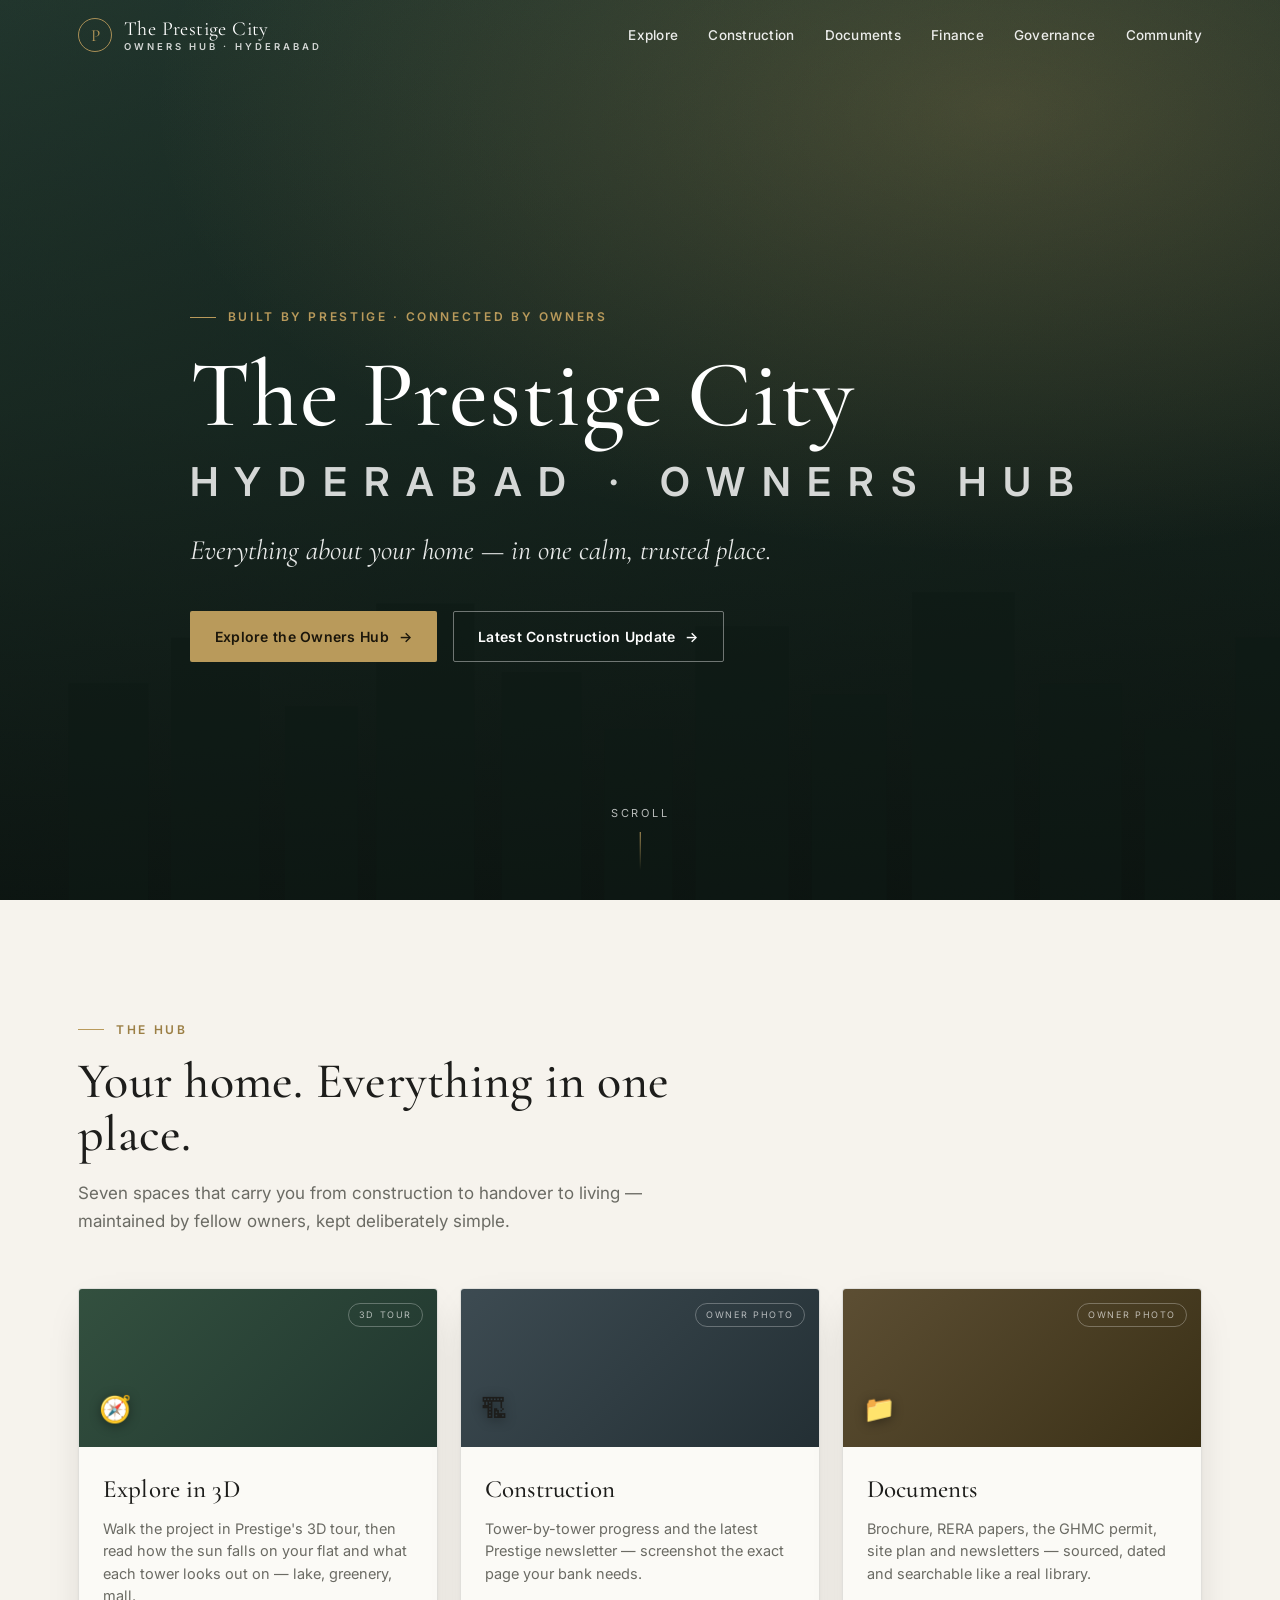
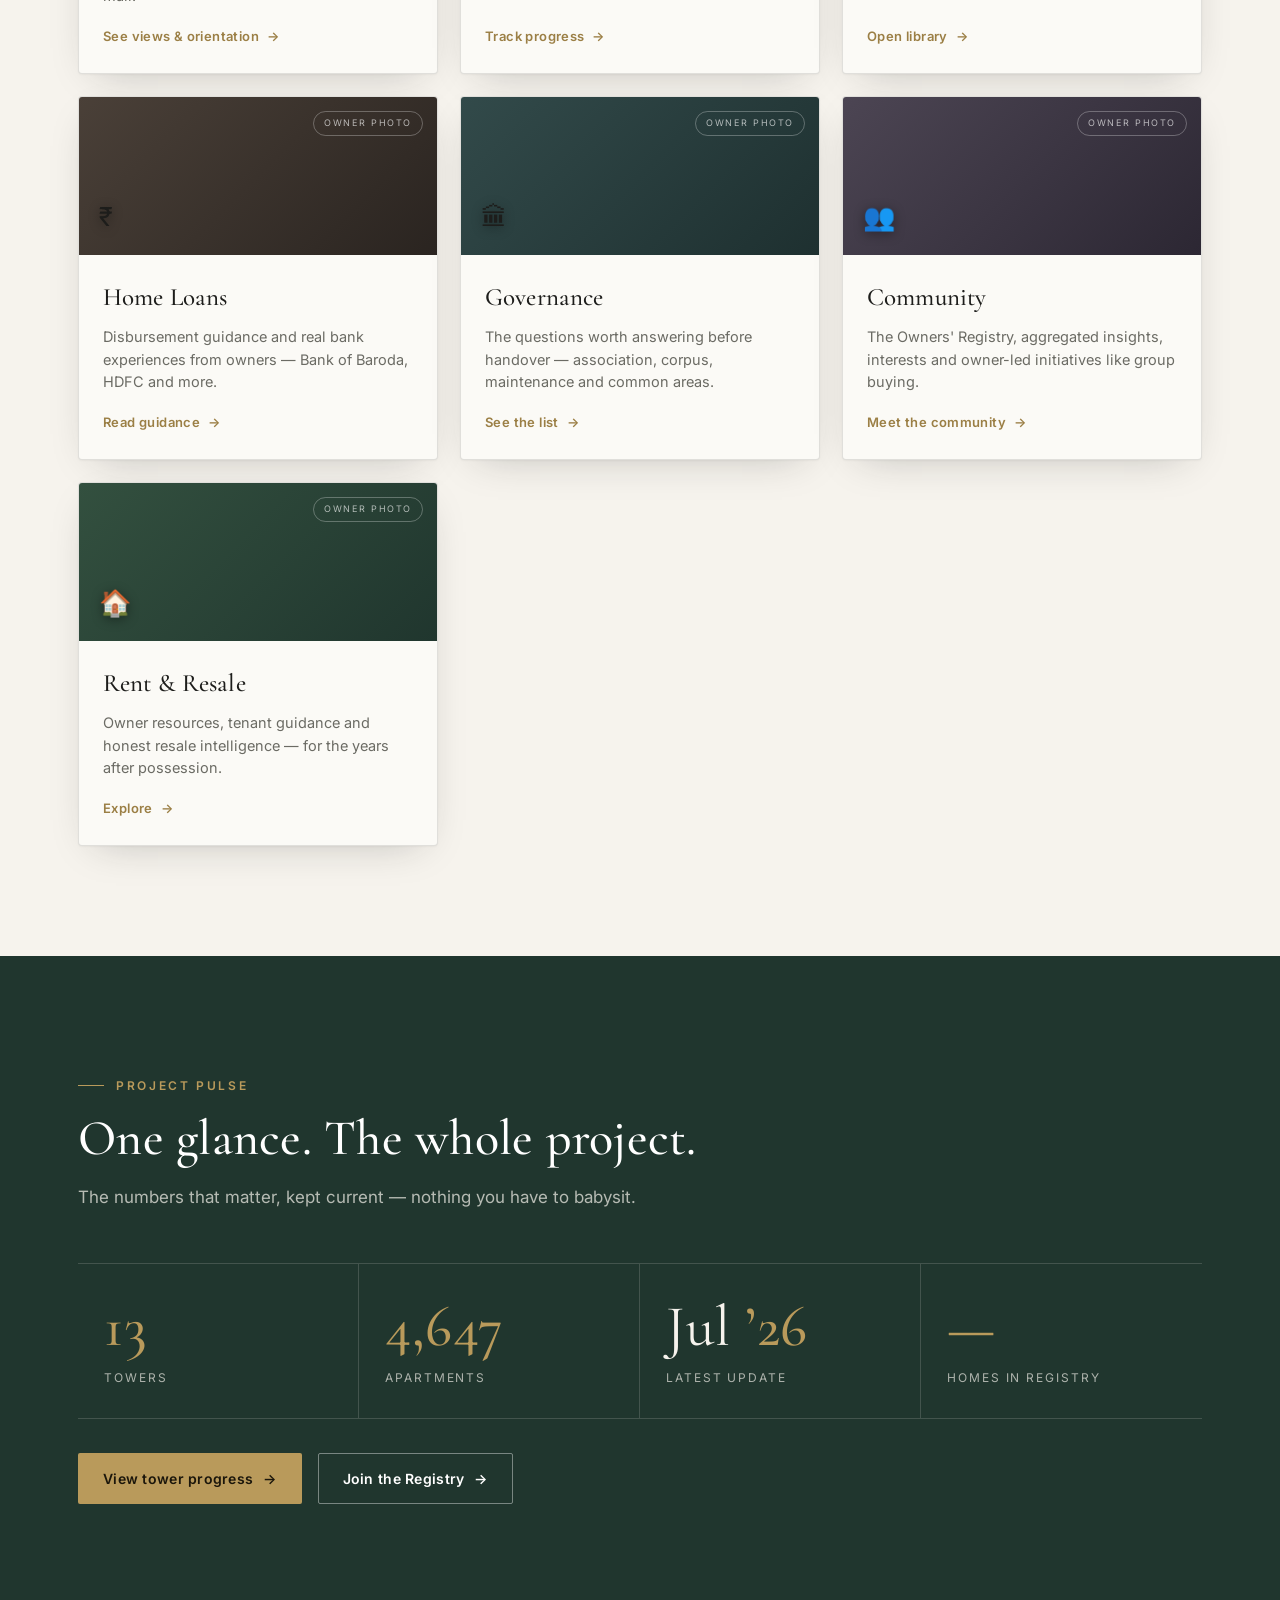
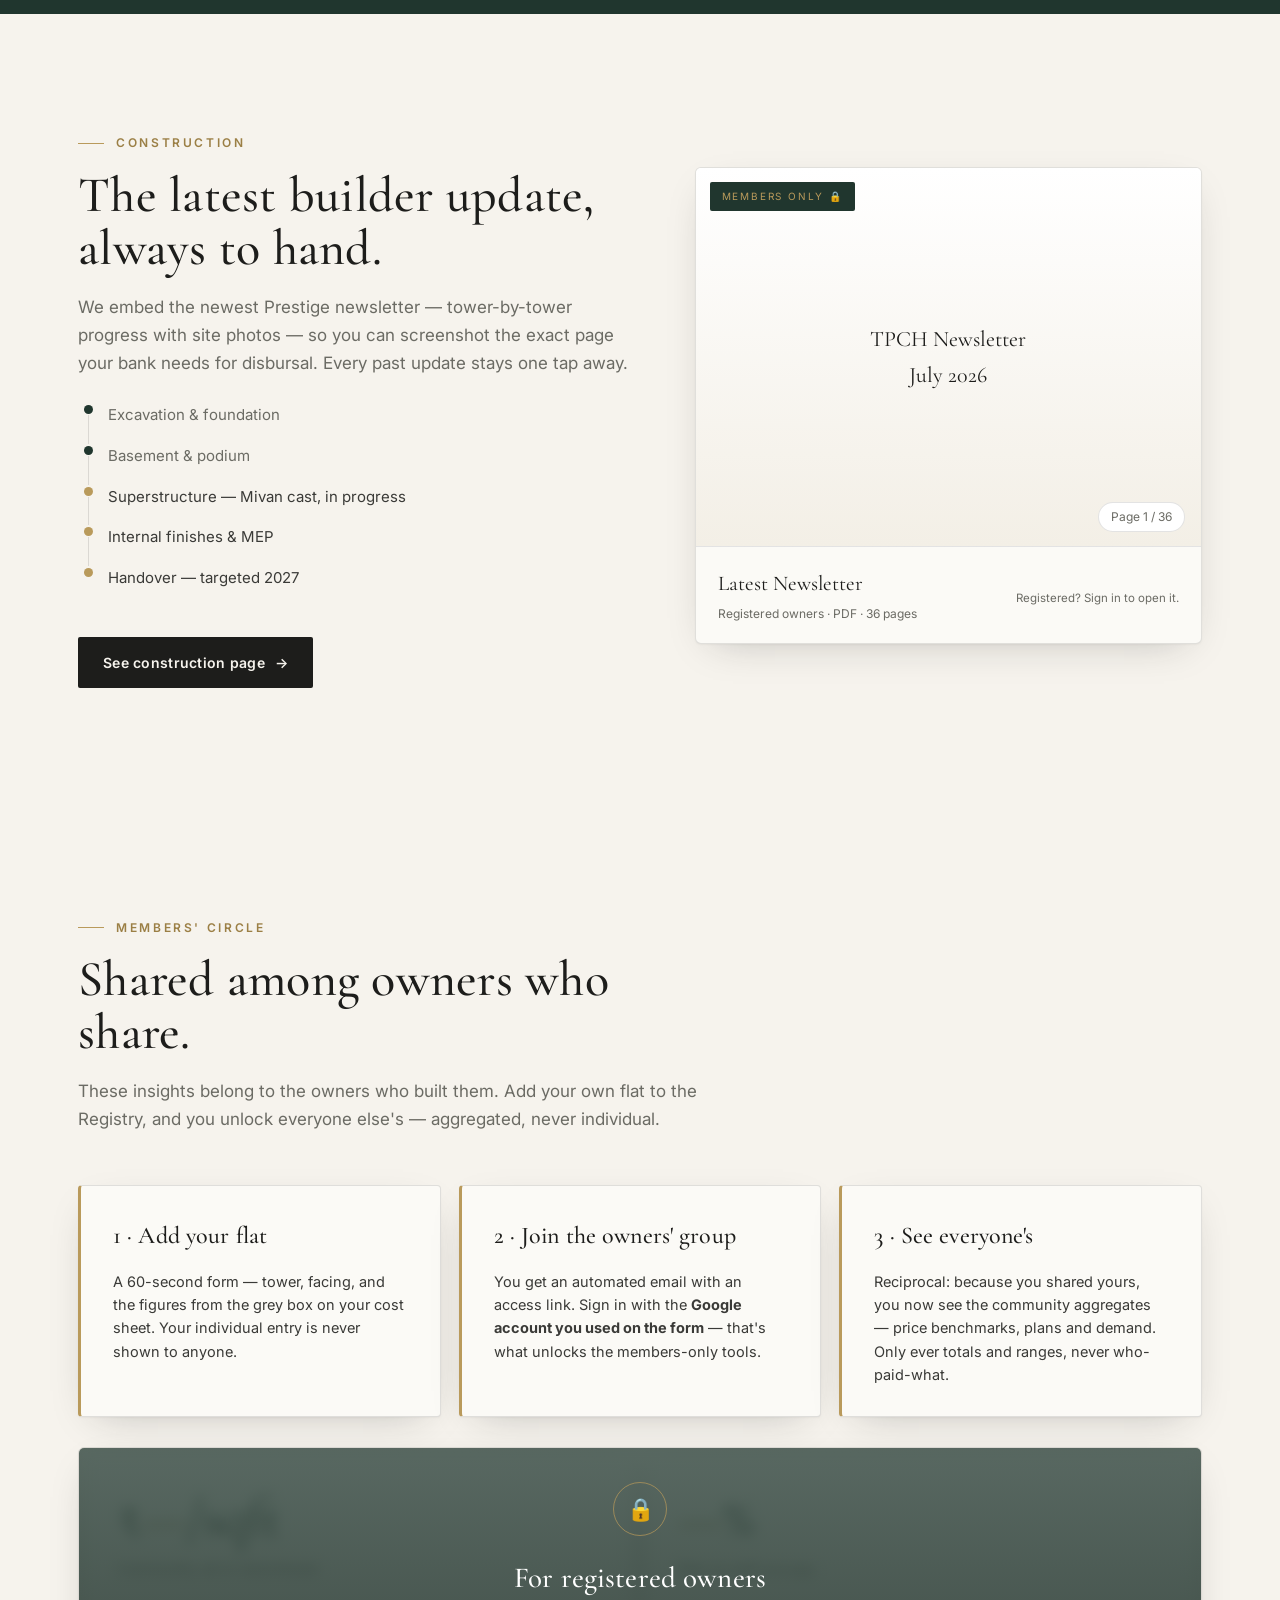
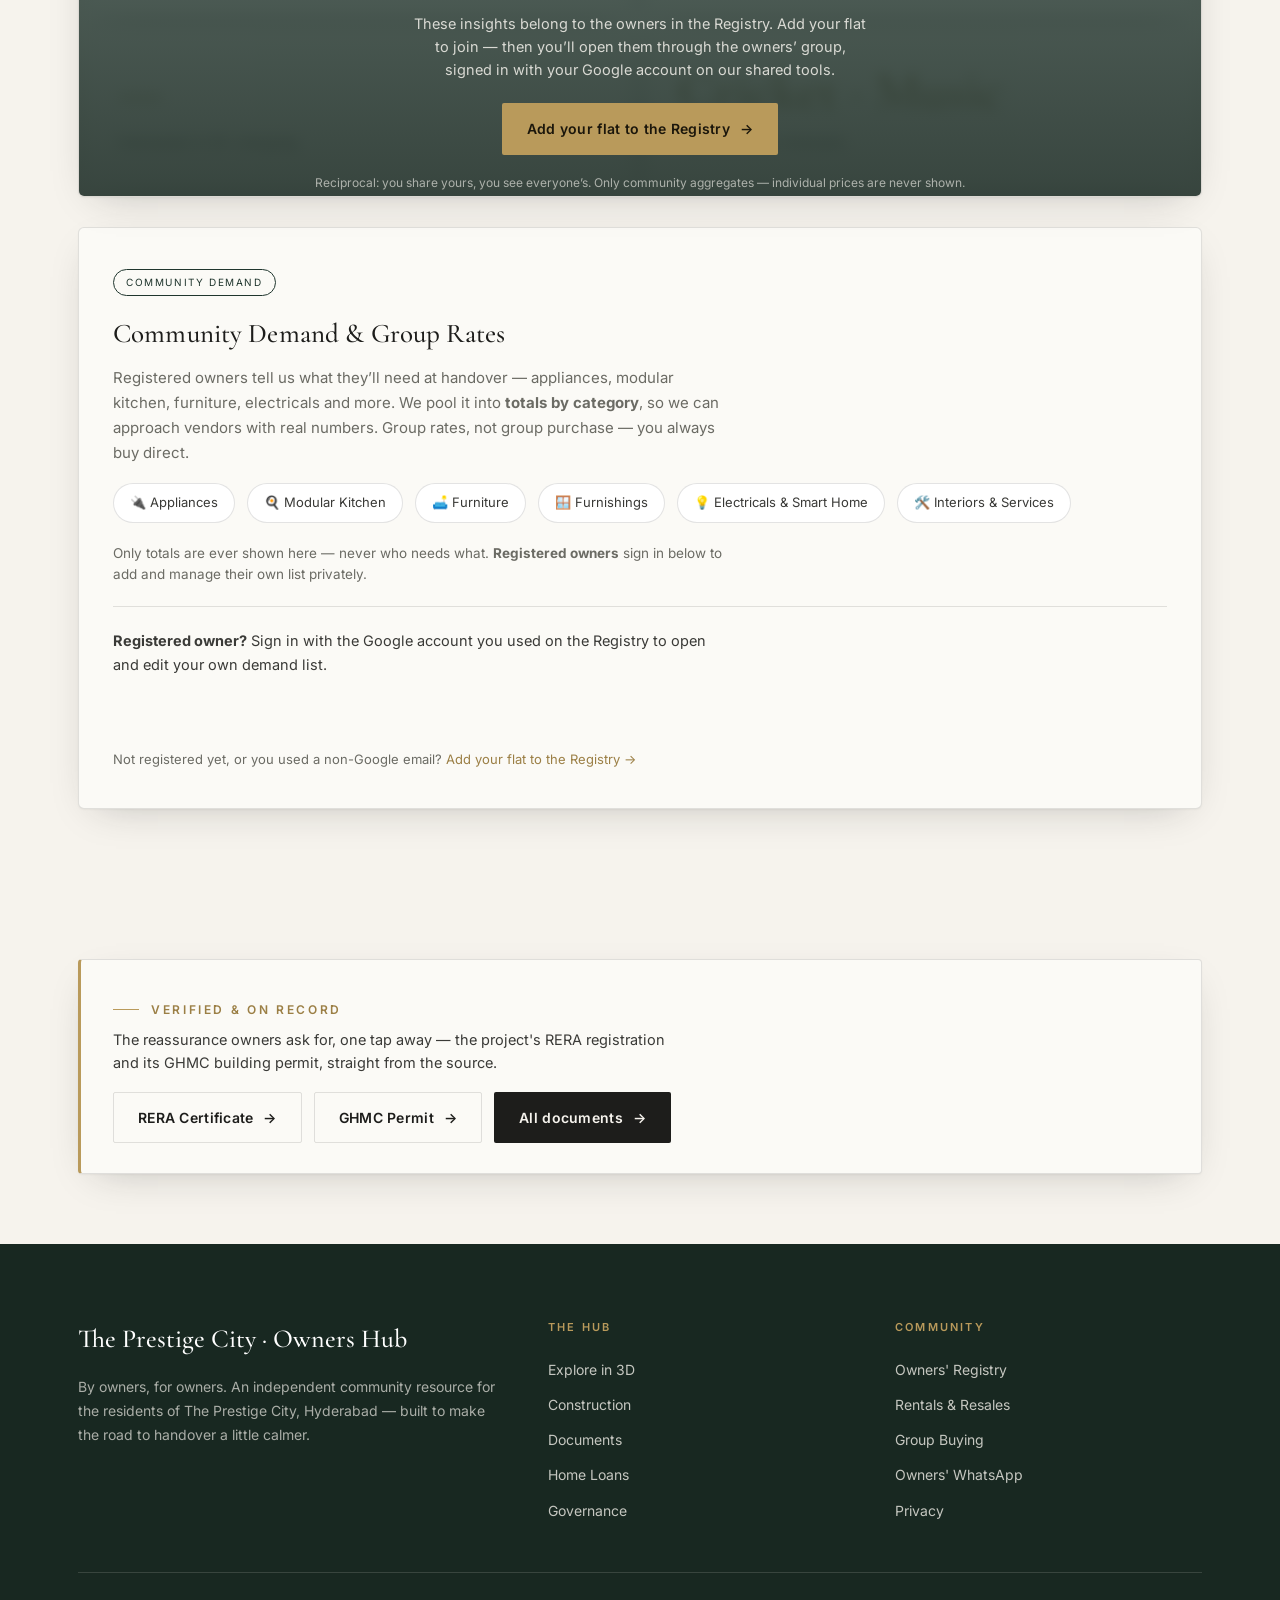
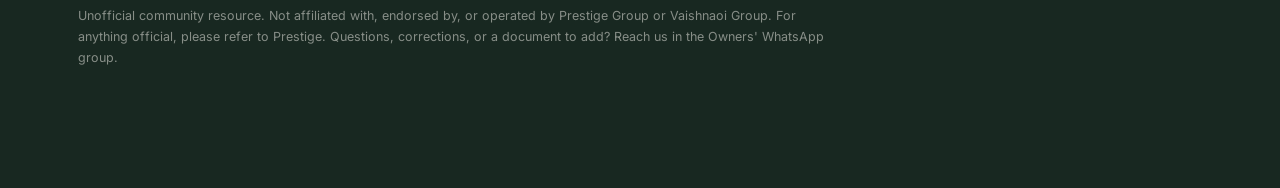
==== index.html @ 3cc2ea68 "Homepage: Sign in with Google directly on the newsletter tile Unifies the homepage sign-in: one veri" ====
<!doctype html>
<html lang="en">
<head>
  <meta charset="utf-8" />
  <meta name="viewport" content="width=device-width, initial-scale=1" />

  <!-- Google Analytics (GA4) -->
  <script async src="https://www.googletagmanager.com/gtag/js?id=G-R17JKPB0KC"></script>
  <script>
    window.dataLayer = window.dataLayer || [];
    function gtag(){dataLayer.push(arguments);}
    gtag('js', new Date());
    gtag('config', 'G-R17JKPB0KC');
  </script>
  <title>TPCH Owners Hub — The Prestige City Hyderabad</title>
  <meta name="description" content="The digital clubhouse for owners of The Prestige City Hyderabad. Construction updates, documents, home-loan guidance, governance and community — by owners, for owners." />

  <!-- Social / share -->
  <link rel="icon" href="favicon.svg" type="image/svg+xml" />
  <meta name="theme-color" content="#20362E" />
  <meta property="og:type" content="website" />
  <meta property="og:site_name" content="TPCH Owners Hub" />
  <meta property="og:title" content="TPCH Owners Hub — The Prestige City Hyderabad" />
  <meta property="og:description" content="Everything about your home — in one calm, trusted place. Construction, documents, home loans, governance and community, by owners for owners." />
  <meta property="og:url" content="https://tpch.in/" />
  <meta property="og:image" content="https://tpch.in/og-image.png" />
  <meta property="og:image:width" content="1200" />
  <meta property="og:image:height" content="630" />
  <meta name="twitter:card" content="summary_large_image" />
  <meta name="twitter:title" content="TPCH Owners Hub — The Prestige City Hyderabad" />
  <meta name="twitter:description" content="Everything about your home — in one calm, trusted place. By owners, for owners." />
  <meta name="twitter:image" content="https://tpch.in/og-image.png" />

  <!-- Fonts -->
  <link rel="preconnect" href="https://fonts.googleapis.com" />
  <link rel="preconnect" href="https://fonts.gstatic.com" crossorigin />
  <link href="https://fonts.googleapis.com/css2?family=Cormorant+Garamond:ital,wght@0,400;0,500;0,600;1,400&family=Inter:wght@400;500;600;700&display=swap" rel="stylesheet" />

  <link rel="stylesheet" href="styles.css" />
</head>
<body>

  <!-- ===================== NAV ===================== -->
  <header class="nav" id="nav">
    <div class="bar">
      <a class="brand" href="#top" aria-label="TPCH Owners Hub home">
        <span class="mark">P</span>
        <span class="bt">The Prestige City<small>Owners Hub · Hyderabad</small></span>
      </a>
      <nav class="links">
        <a href="explore.html">Explore</a>
        <a href="construction.html">Construction</a>
        <a href="documents.html">Documents</a>
        <a href="finance.html">Finance</a>
        <a href="governance.html">Governance</a>
        <a href="#community">Community</a>
      </nav>
    </div>
  </header>

  <!-- ===================== HERO ===================== -->
  <section class="hero" id="top">
    <div class="bg"></div>
    <!-- swap this SVG band for owner-shot drone photography of the towers / lake -->
    <svg class="skyline" viewBox="0 0 1440 300" preserveAspectRatio="xMidYMax slice" aria-hidden="true">
      <g fill="#0e1a15">
        <rect x="60"  y="110" width="70" height="190"/>
        <rect x="150" y="70"  width="78" height="230"/>
        <rect x="250" y="130" width="64" height="170"/>
        <rect x="330" y="40"  width="86" height="260"/>
        <rect x="440" y="100" width="70" height="200"/>
        <rect x="530" y="150" width="60" height="150"/>
        <rect x="610" y="60"  width="82" height="240"/>
        <rect x="712" y="120" width="66" height="180"/>
        <rect x="800" y="30"  width="90" height="270"/>
        <rect x="912" y="110" width="72" height="190"/>
        <rect x="1004" y="150" width="60" height="150"/>
        <rect x="1084" y="70" width="80" height="230"/>
        <rect x="1188" y="120" width="66" height="180"/>
        <rect x="1276" y="90" width="76" height="210"/>
      </g>
    </svg>

    <div class="wrap hero-inner">
      <span class="kicker">Built by Prestige · Connected by Owners</span>
      <h1>
        The Prestige City
        <span class="sub">Hyderabad · Owners Hub</span>
      </h1>
      <p class="tag">Everything about your home — in one calm, trusted place.</p>
      <div class="cta">
        <a class="btn btn-gold" href="#explore">Explore the Owners Hub <span class="arw">→</span></a>
        <a class="btn btn-ghost" href="construction.html">Latest Construction Update <span class="arw">→</span></a>
      </div>
    </div>

    <div class="scrollcue"><span>Scroll</span><span class="ln"></span></div>
  </section>

  <!-- ===================== EXPLORE CARDS ===================== -->
  <section class="band" id="explore">
    <div class="wrap">
      <div class="head reveal">
        <span class="kicker">The Hub</span>
        <h2>Your home. Everything in one place.</h2>
        <p>Seven spaces that carry you from construction to handover to living — maintained by fellow owners, kept deliberately simple.</p>
      </div>

      <div class="cards">
        <a class="card reveal" href="explore.html">
          <div class="ph"><span class="slot">3D tour</span><span class="ico">🧭</span></div>
          <div class="body">
            <h3>Explore in 3D</h3>
            <p>Walk the project in Prestige's 3D tour, then read how the sun falls on your flat and what each tower looks out on — lake, greenery, mall.</p>
            <span class="go">See views &amp; orientation <span class="arw">→</span></span>
          </div>
        </a>
        <a class="card reveal" href="construction.html">
          <div class="ph"><span class="slot">Owner photo</span><span class="ico">🏗</span></div>
          <div class="body">
            <h3>Construction</h3>
            <p>Tower-by-tower progress and the latest Prestige newsletter — screenshot the exact page your bank needs.</p>
            <span class="go">Track progress <span class="arw">→</span></span>
          </div>
        </a>
        <a class="card reveal" href="documents.html">
          <div class="ph"><span class="slot">Owner photo</span><span class="ico">📁</span></div>
          <div class="body">
            <h3>Documents</h3>
            <p>Brochure, RERA papers, the GHMC permit, site plan and newsletters — sourced, dated and searchable like a real library.</p>
            <span class="go">Open library <span class="arw">→</span></span>
          </div>
        </a>
        <a class="card reveal" href="finance.html">
          <div class="ph"><span class="slot">Owner photo</span><span class="ico">₹</span></div>
          <div class="body">
            <h3>Home Loans</h3>
            <p>Disbursement guidance and real bank experiences from owners — Bank of Baroda, HDFC and more.</p>
            <span class="go">Read guidance <span class="arw">→</span></span>
          </div>
        </a>
        <a class="card reveal" href="governance.html">
          <div class="ph"><span class="slot">Owner photo</span><span class="ico">🏛</span></div>
          <div class="body">
            <h3>Governance</h3>
            <p>The questions worth answering before handover — association, corpus, maintenance and common areas.</p>
            <span class="go">See the list <span class="arw">→</span></span>
          </div>
        </a>
        <a class="card reveal" href="#community">
          <div class="ph"><span class="slot">Owner photo</span><span class="ico">👥</span></div>
          <div class="body">
            <h3>Community</h3>
            <p>The Owners' Registry, aggregated insights, interests and owner-led initiatives like group buying.</p>
            <span class="go">Meet the community <span class="arw">→</span></span>
          </div>
        </a>
        <a class="card reveal" href="rentals.html">
          <div class="ph"><span class="slot">Owner photo</span><span class="ico">🏠</span></div>
          <div class="body">
            <h3>Rent &amp; Resale</h3>
            <p>Owner resources, tenant guidance and honest resale intelligence — for the years after possession.</p>
            <span class="go">Explore <span class="arw">→</span></span>
          </div>
        </a>
      </div>
    </div>
  </section>

  <!-- ===================== PROJECT PULSE ===================== -->
  <section class="band pulse" id="pulse">
    <div class="wrap">
      <div class="head reveal">
        <span class="kicker">Project Pulse</span>
        <h2>One glance. The whole project.</h2>
        <p>The numbers that matter, kept current — nothing you have to babysit.</p>
      </div>
      <div class="stats reveal">
        <div class="stat"><div class="n"><b>13</b></div><div class="l">Towers</div></div>
        <div class="stat"><div class="n"><b>4,647</b></div><div class="l">Apartments</div></div>
        <div class="stat"><div class="n">Jul <b>’26</b></div><div class="l">Latest Update</div></div>
        <div class="stat"><div class="n"><b>—</b></div><div class="l">Homes in Registry</div></div>
      </div>
      <div class="foot reveal">
        <a class="btn btn-gold" href="construction.html">View tower progress <span class="arw">→</span></a>
        <a class="btn btn-ghost" href="https://docs.google.com/forms/d/e/1FAIpQLSe66l8jd7VZq5bCoF7SQzkZF7dnFgtHQRIvc4426beYnAFgdA/viewform" target="_blank" rel="noopener">Join the Registry <span class="arw">→</span></a>
      </div>
    </div>
  </section>

  <!-- ===================== CONSTRUCTION FEATURE ===================== -->
  <section class="band" id="construction">
    <div class="wrap">
      <div class="feature">
        <div class="copy reveal">
          <div class="head">
            <span class="kicker">Construction</span>
            <h2>The latest builder update, always to hand.</h2>
            <p>We embed the newest Prestige newsletter — tower-by-tower progress with site photos — so you can screenshot the exact page your bank needs for disbursal. Every past update stays one tap away.</p>
          </div>
          <ul class="timeline">
            <li class="done">Excavation &amp; foundation</li>
            <li class="done">Basement &amp; podium</li>
            <li>Superstructure — Mivan cast, in progress</li>
            <li>Internal finishes &amp; MEP</li>
            <li>Handover — targeted 2027</li>
          </ul>
          <a class="btn btn-dark" href="construction.html">See construction page <span class="arw">→</span></a>
        </div>

        <div class="doc reveal">
          <div class="paper">
            <span class="badge">Members only 🔒</span>
            <span class="em">TPCH Newsletter<br/>July 2026</span>
            <span class="pg">Page 1 / 36</span>
          </div>
          <div class="meta">
            <div>
              <div class="t">Latest Newsletter</div>
              <div class="s">Registered owners · PDF · 36 pages</div>
            </div>
            <div style="text-align:right">
              <a class="btn btn-outline" id="nl-cta" data-mdoc="newsletter" href="documents.html" style="display:none">Open newsletter <span class="arw">↗</span></a>
              <div id="gsi-tile"></div>
              <div id="nl-msg" style="font-size:11.5px;color:var(--muted);margin-top:6px">Registered? Sign in to open it.</div>
            </div>
          </div>
        </div>
      </div>
    </div>
  </section>

  <!-- ===================== COMMUNITY (gated) ===================== -->
  <section class="band community" id="community">
    <div class="wrap">
      <div class="head reveal">
        <span class="kicker">Members' Circle</span>
        <h2>Shared among owners who share.</h2>
        <p>These insights belong to the owners who built them. Add your own flat to the Registry, and you unlock everyone else's — aggregated, never individual.</p>
      </div>

      <!-- How the Registry works: 3 plain steps -->
      <div class="reveal" style="display:grid;grid-template-columns:repeat(3,1fr);gap:18px;margin:0 0 30px">
        <div class="notecard" style="border-left-color:var(--gold)">
          <h3 style="margin-top:0">1 · Add your flat</h3>
          <p style="margin:0;color:var(--graphite-soft);font-size:14.5px;line-height:1.6">A 60-second form — tower, facing, and the figures from the grey box on your cost sheet. Your individual entry is never shown to anyone.</p>
        </div>
        <div class="notecard" style="border-left-color:var(--gold)">
          <h3 style="margin-top:0">2 · Join the owners' group</h3>
          <p style="margin:0;color:var(--graphite-soft);font-size:14.5px;line-height:1.6">You get an automated email with an access link. Sign in with the <b>Google account you used on the form</b> — that's what unlocks the members-only tools.</p>
        </div>
        <div class="notecard" style="border-left-color:var(--gold)">
          <h3 style="margin-top:0">3 · See everyone's</h3>
          <p style="margin:0;color:var(--graphite-soft);font-size:14.5px;line-height:1.6">Reciprocal: because you shared yours, you now see the community aggregates — price benchmarks, plans and demand. Only ever totals and ranges, never who-paid-what.</p>
        </div>
      </div>

      <div class="vault reveal">
        <!-- Behind the gate: the live Looker Studio insights (shared only with the Owners' Google Group) render here for signed-in members -->
        <div class="blur" aria-hidden="true">
          <div class="grid">
            <div class="insight"><div class="n">₹<b>—</b>/sqft</div><div class="l">Community all-in benchmark</div></div>
            <div class="insight"><div class="n"><b>—</b>%</div><div class="l">Plan to self-occupy</div></div>
            <div class="insight"><div class="n"><b>—</b></div><div class="l">Interested in EV charging</div></div>
            <div class="insight"><div class="n"><b>Cricket · Music</b></div><div class="l">Popular owner interests</div></div>
          </div>
        </div>
        <div class="lock">
          <div>
            <div class="ic">🔒</div>
            <h3>For registered owners</h3>
            <p>These insights belong to the owners in the Registry. Add your flat to join — then you’ll open them through the owners’ group, signed in with your Google account on our shared tools.</p>
            <a class="btn btn-gold" href="https://docs.google.com/forms/d/e/1FAIpQLSe66l8jd7VZq5bCoF7SQzkZF7dnFgtHQRIvc4426beYnAFgdA/viewform" target="_blank" rel="noopener">Add your flat to the Registry <span class="arw">→</span></a>
            <div class="gate-note">Reciprocal: you share yours, you see everyone’s. Only community aggregates — individual prices are never shown.</div>
          </div>
        </div>
      </div>

      <!-- Community demand board — native card, live counts via JSONP where allowed -->
      <div class="demandcard reveal" style="margin-top:30px">
        <span class="soon" style="color:var(--forest);border-color:var(--forest)">Community demand</span>
        <h3>Community Demand &amp; Group Rates</h3>
        <p>Registered owners tell us what they’ll need at handover — appliances, modular kitchen, furniture, electricals and more. We pool it into <b>totals by category</b>, so we can approach vendors with real numbers. Group rates, not group purchase — you always buy direct.</p>

        <p id="demand-stat" style="margin:18px 0 0;font-size:14px;color:var(--gold-deep);font-weight:600;display:none"></p>

        <div id="demand-chips" class="chips" style="margin-top:18px">
          <span class="chip" data-cat="Appliances">🔌 Appliances<b class="cnt" style="display:none"></b></span>
          <span class="chip" data-cat="Modular Kitchen">🍳 Modular Kitchen<b class="cnt" style="display:none"></b></span>
          <span class="chip" data-cat="Furniture">🛋️ Furniture<b class="cnt" style="display:none"></b></span>
          <span class="chip" data-cat="Furnishings">🪟 Furnishings<b class="cnt" style="display:none"></b></span>
          <span class="chip" data-cat="Electricals &amp; Smart Home">💡 Electricals &amp; Smart Home<b class="cnt" style="display:none"></b></span>
          <span class="chip" data-cat="Interiors &amp; Services">🛠️ Interiors &amp; Services<b class="cnt" style="display:none"></b></span>
        </div>

        <p style="margin:20px 0 0;color:var(--muted);font-size:13.5px;line-height:1.6">Only totals are ever shown here — never who needs what. <b>Registered owners</b> sign in below to add and manage their own list privately.</p>

        <div id="owner-signin" style="margin-top:20px;padding-top:22px;border-top:1px solid var(--line)">
          <p style="margin:0 0 14px;font-size:14.5px;color:var(--graphite-soft)"><b>Registered owner?</b> Sign in with the Google account you used on the Registry to open and edit your own demand list.</p>
          <div id="gsi-button" style="min-height:44px"></div>
          <p id="gsi-msg" style="margin:10px 0 0;font-size:13px;color:var(--muted)"></p>
          <p style="margin:14px 0 0;font-size:13px;color:var(--muted)">Not registered yet, or you used a non-Google email? <a href="https://docs.google.com/forms/d/e/1FAIpQLSe66l8jd7VZq5bCoF7SQzkZF7dnFgtHQRIvc4426beYnAFgdA/viewform" target="_blank" rel="noopener" style="color:var(--gold-deep)">Add your flat to the Registry →</a></p>
        </div>
      </div>

      <!-- Live demand counts: JSONP feed; fails silently (never blocks or breaks the page) -->
      <script>
      (function(){
        var EXEC='https://script.google.com/macros/s/AKfycbw8MaBdJJPIb8XyP73k1_IwwTwauXKin5R6-NXEr-Q4P81rrP_JHJTYJYLOCl3QREO8/exec';
        window.__tpchDemand=function(d){
          try{
            if(!d||!d.ok||!d.rows) return;
            var byCat={}, items=0;
            d.rows.forEach(function(r){ byCat[r.category]=(byCat[r.category]||0)+(r.total||0); items+=(r.total||0); });
            document.querySelectorAll('#demand-chips .chip').forEach(function(ch){
              var n=byCat[ch.getAttribute('data-cat')]||0, b=ch.querySelector('.cnt');
              if(n>0 && b){ b.textContent=' · '+n; b.style.display=''; }
            });
            var owners=d.owners||0;
            if(owners>0 || items>0){
              var s=document.getElementById('demand-stat');
              s.textContent=owners+' owner'+(owners===1?'':'s')+' · '+items+' item'+(items===1?'':'s')+' requested so far — updates automatically.';
              s.style.display='';
            }
          }catch(e){}
        };
        var s=document.createElement('script');
        s.src=EXEC+'?callback=__tpchDemand&_='+Date.now();
        s.async=true; s.onerror=function(){ if(s.parentNode) s.parentNode.removeChild(s); };
        document.head.appendChild(s);
      })();
      </script>

      <!-- Sign in with Google (GIS): one verify → unlock members docs in place + reveal demand-list link. Buttons in the Community section AND on the newsletter tile share this callback. -->
      <script src="https://accounts.google.com/gsi/client" async defer></script>
      <script>
      (function(){
        var CLIENT_ID='174865097267-vt5iq4fr1rc518qei72a0t1g63jpadro.apps.googleusercontent.com';
        var EXEC='https://script.google.com/macros/s/AKfycbw8MaBdJJPIb8XyP73k1_IwwTwauXKin5R6-NXEr-Q4P81rrP_JHJTYJYLOCl3QREO8/exec';
        var FORM='https://docs.google.com/forms/d/e/1FAIpQLSe66l8jd7VZq5bCoF7SQzkZF7dnFgtHQRIvc4426beYnAFgdA/viewform';
        function q(id){ return document.getElementById(id); }
        function tileUnlocked(){ var c=q('nl-cta'); if(c) c.style.display=''; var b=q('gsi-tile'); if(b) b.style.display='none'; var m=q('nl-msg'); if(m) m.textContent=''; }
        function communitySignedIn(res){
          var os=q('owner-signin'); if(!os) return;
          var nm=(res&&res.name?String(res.name).split(' ')[0]:'') || 'there';
          var listBtn=res&&res.list ? '<a class="btn btn-dark" href="'+res.list+'" target="_blank" rel="noopener">Open my demand list <span class="arw">→</span></a>' : '';
          os.innerHTML='<p style="margin:0 0 14px;font-size:14.5px;color:var(--forest)"><b>✓ Signed in as '+nm+'.</b> Your demand list and the members-only documents are unlocked.</p>'+listBtn;
        }
        window.__homeMember=function(res){
          if(res && res.member){
            if(window.tpchUnlockDocs) window.tpchUnlockDocs(res);
            tileUnlocked();
            communitySignedIn(res);
          } else {
            var m=q('gsi-msg'); if(m) m.innerHTML='That Google account isn’t in the Registry. <a href="'+FORM+'" target="_blank" rel="noopener" style="color:var(--gold-deep)">Add your flat →</a>';
            var tm=q('nl-msg'); if(tm) tm.innerHTML='That account isn’t registered. <a href="#community">Add your flat →</a>';
          }
        };
        function onCred(resp){
          if(!(resp&&resp.credential)) return;
          var m=q('gsi-msg'); if(m) m.textContent='Checking…';
          var sc=document.createElement('script');
          sc.src=EXEC+'?action=member&callback=__homeMember&idtoken='+encodeURIComponent(resp.credential);
          sc.onerror=function(){ window.location.href=EXEC+'?action=resolve&idtoken='+encodeURIComponent(resp.credential); };
          document.head.appendChild(sc);
        }
        function init(){
          if(!(window.google&&google.accounts&&google.accounts.id)) return false;
          try{
            google.accounts.id.initialize({ client_id: CLIENT_ID, callback: onCred });
            var b1=q('gsi-button'); if(b1) google.accounts.id.renderButton(b1,{theme:'filled_black',size:'large',text:'signin_with',shape:'pill',logo_alignment:'left'});
            var b2=q('gsi-tile'); if(b2 && !window.__tpchMember) google.accounts.id.renderButton(b2,{theme:'outline',size:'medium',text:'signin_with',shape:'pill'});
          }catch(e){}
          return true;
        }
        if(window.__tpchMember){ tileUnlocked(); communitySignedIn(window.__tpchMember); }
        var n=0,t=setInterval(function(){ n++; if(init()||n>60) clearInterval(t); },150);
      })();
      </script>
    </div>
  </section>

  <!-- ===================== PROJECT CREDENTIALS ===================== -->
  <section class="band" id="credentials" style="padding:40px 0 70px">
    <div class="wrap">
      <div class="notecard reveal" style="border-left-color:var(--gold);display:flex;flex-wrap:wrap;align-items:center;gap:18px;justify-content:space-between">
        <div>
          <div class="kicker" style="margin-bottom:8px">Verified &amp; on record</div>
          <p style="margin:0;color:var(--graphite-soft);font-size:14.5px;line-height:1.6;max-width:560px">The reassurance owners ask for, one tap away — the project's RERA registration and its GHMC building permit, straight from the source.</p>
        </div>
        <div style="display:flex;gap:12px;flex-wrap:wrap">
          <a class="btn btn-outline" href="https://drive.google.com/file/d/110pO0RETrkcGLmdT0qGMOWK4UDYg0YlN/view" target="_blank" rel="noopener">RERA Certificate <span class="arw">→</span></a>
          <a class="btn btn-outline" href="https://drive.google.com/file/d/12mCZSvjtZzqLMbZK6b74vRQZ-GLSgQFF/view" target="_blank" rel="noopener">GHMC Permit <span class="arw">→</span></a>
          <a class="btn btn-dark" href="documents.html">All documents <span class="arw">→</span></a>
        </div>
      </div>
    </div>
  </section>

  <!-- ===================== FOOTER ===================== -->
  <footer class="foot">
    <div class="wrap">
      <div class="top">
        <div>
          <h4>The Prestige City · Owners Hub</h4>
          <p>By owners, for owners. An independent community resource for the residents of The Prestige City, Hyderabad — built to make the road to handover a little calmer.</p>
        </div>
        <div class="col">
          <h5>The Hub</h5>
          <a href="explore.html">Explore in 3D</a>
          <a href="construction.html">Construction</a>
          <a href="documents.html">Documents</a>
          <a href="finance.html">Home Loans</a>
          <a href="governance.html">Governance</a>
        </div>
        <div class="col">
          <h5>Community</h5>
          <a href="#community">Owners' Registry</a>
          <a href="rentals.html">Rentals &amp; Resales</a>
          <a href="#community">Group Buying</a>
          <a href="https://chat.whatsapp.com/FqDMz1n0rEGEDhtCKJDbOM" target="_blank" rel="noopener">Owners' WhatsApp</a>
          <a href="privacy.html">Privacy</a>
        </div>
      </div>
      <p class="disc">
        Unofficial community resource. Not affiliated with, endorsed by, or operated by Prestige Group or Vaishnaoi Group. For anything official, please refer to Prestige. Questions, corrections, or a document to add? Reach us in the Owners' WhatsApp group.
      </p>
    </div>
  </footer>

  <!-- ===================== MOBILE TAB BAR ===================== -->
  <nav class="tabbar" aria-label="Primary">
    <a href="#top" class="active"><span class="i">⌂</span>Home</a>
    <a href="construction.html"><span class="i">🏗</span>Construction</a>
    <a href="documents.html"><span class="i">📁</span>Docs</a>
    <a href="#community"><span class="i">👥</span>Community</a>
  </nav>

  <script src="app.js"></script>
</body>
</html>
---- styles.css ----
:root{
  --ivory:#F6F3ED;
  --ivory-2:#EFEAE0;
  --graphite:#1D1D1B;
  --graphite-soft:#3A3A37;
  --muted:#6B6B64;
  --gold:#B99A5B;
  --gold-deep:#9B7F45;
  --forest:#20362E;
  --forest-2:#182821;
  --line:rgba(29,29,27,.12);
  --card:#FBFAF6;
  --shadow:0 1px 2px rgba(29,29,27,.04), 0 12px 40px -18px rgba(29,29,27,.28);
  --shadow-hover:0 2px 6px rgba(29,29,27,.06), 0 26px 60px -22px rgba(29,29,27,.42);
  --maxw:1180px;
  --serif:'Cormorant Garamond', Georgia, 'Times New Roman', serif;
  --sans:'Inter', system-ui, -apple-system, Segoe UI, Roboto, sans-serif;
}

*{box-sizing:border-box}
html{scroll-behavior:smooth}
body{
  margin:0;
  background:var(--ivory);
  color:var(--graphite);
  font-family:var(--sans);
  font-size:17px;
  line-height:1.65;
  -webkit-font-smoothing:antialiased;
  text-rendering:optimizeLegibility;
}
img{max-width:100%;display:block}
a{color:inherit;text-decoration:none}

.wrap{max-width:var(--maxw);margin:0 auto;padding:0 28px}

/* ---------- Kicker / eyebrow ---------- */
.kicker{
  font-family:var(--sans);
  font-size:12px;
  letter-spacing:.22em;
  text-transform:uppercase;
  color:var(--gold-deep);
  font-weight:600;
  display:inline-flex;
  align-items:center;
  gap:12px;
}
.kicker::before{content:"";width:26px;height:1px;background:var(--gold)}

h1,h2,h3{font-family:var(--serif);font-weight:500;letter-spacing:.005em;margin:0}

/* ---------- Nav ---------- */
header.nav{
  position:fixed;top:0;left:0;right:0;z-index:50;
  transition:background .4s ease, box-shadow .4s ease, border-color .4s ease;
  border-bottom:1px solid transparent;
}
header.nav .bar{
  max-width:var(--maxw);margin:0 auto;padding:18px 28px;
  display:flex;align-items:center;justify-content:space-between;gap:24px;
}
.brand{display:flex;align-items:center;gap:12px;color:#fff;transition:color .4s ease}
.brand .mark{
  width:34px;height:34px;border-radius:50%;
  border:1px solid rgba(185,154,91,.9);
  display:grid;place-items:center;
  font-family:var(--serif);font-size:17px;line-height:1;color:var(--gold);
  flex:0 0 auto;
}
.brand .bt{font-family:var(--serif);font-size:20px;letter-spacing:.02em;line-height:1}
.brand .bt small{display:block;font-family:var(--sans);font-size:9.5px;letter-spacing:.32em;text-transform:uppercase;opacity:.8;margin-top:3px;font-weight:600}

nav.links{display:flex;gap:30px;align-items:center}
nav.links a{
  color:rgba(255,255,255,.9);font-size:13.5px;font-weight:500;letter-spacing:.02em;
  transition:color .3s ease;position:relative;padding:4px 0;
}
nav.links a::after{content:"";position:absolute;left:0;bottom:-2px;height:1px;width:0;background:var(--gold);transition:width .3s ease}
nav.links a:hover::after{width:100%}

/* scrolled state (also forced on inner pages) */
header.nav.solid{background:rgba(246,243,237,.92);backdrop-filter:blur(10px);box-shadow:0 1px 0 var(--line);border-color:var(--line)}
header.nav.solid .brand{color:var(--graphite)}
header.nav.solid nav.links a{color:var(--graphite-soft)}
header.nav.solid .brand .mark{border-color:var(--gold)}

/* ---------- Buttons ---------- */
.btn{
  display:inline-flex;align-items:center;gap:10px;
  font-family:var(--sans);font-size:14px;font-weight:600;letter-spacing:.02em;
  padding:13px 24px;border-radius:2px;cursor:pointer;
  transition:transform .25s ease, background .3s ease, color .3s ease, border-color .3s ease;
  border:1px solid transparent;
}
.btn .arw{transition:transform .3s ease}
.btn:hover .arw{transform:translateX(4px)}
.btn-gold{background:var(--gold);color:#1b160b}
.btn-gold:hover{background:var(--gold-deep);color:#fff}
.btn-ghost{background:transparent;color:#fff;border-color:rgba(255,255,255,.4)}
.btn-ghost:hover{border-color:var(--gold);color:var(--gold)}
.btn-dark{background:var(--graphite);color:var(--ivory)}
.btn-dark:hover{background:#000}
.btn-outline{border-color:var(--line);color:var(--graphite)}
.btn-outline:hover{border-color:var(--gold);color:var(--gold-deep)}

/* ---------- Hero ---------- */
.hero{
  position:relative;min-height:100vh;display:flex;align-items:center;
  color:#fff;overflow:hidden;
}
.hero .bg{
  position:absolute;inset:0;z-index:0;
  background:
    radial-gradient(120% 90% at 78% 12%, rgba(185,154,91,.28), transparent 55%),
    linear-gradient(180deg, rgba(11,20,16,.35) 0%, rgba(13,23,18,.55) 45%, rgba(9,16,13,.86) 100%),
    linear-gradient(155deg, #2c463b 0%, #20362e 42%, #16241d 100%);
}
/* subtle texture */
.hero .bg::after{
  content:"";position:absolute;inset:0;opacity:.06;mix-blend-mode:overlay;
  background-image:url("data:image/svg+xml;utf8,<svg xmlns='http://www.w3.org/2000/svg' width='140' height='140'><filter id='n'><feTurbulence type='fractalNoise' baseFrequency='.85' numOctaves='2'/></filter><rect width='100%25' height='100%25' filter='url(%23n)'/></svg>");
}
/* faint tower silhouettes */
.hero .skyline{position:absolute;left:0;right:0;bottom:0;height:38vh;z-index:1;opacity:.5}
.hero-inner{position:relative;z-index:2;padding-top:60px}
.hero .kicker{color:var(--gold)}
.hero h1{
  font-size:clamp(44px,7.4vw,104px);line-height:.98;margin:22px 0 0;font-weight:500;
  letter-spacing:.01em;
}
.hero h1 .sub{display:block;font-size:.42em;letter-spacing:.42em;text-transform:uppercase;font-family:var(--sans);font-weight:600;color:rgba(255,255,255,.82);margin-top:20px}
.hero .tag{font-family:var(--serif);font-style:italic;font-size:clamp(20px,2.4vw,28px);color:rgba(255,255,255,.9);margin:26px 0 38px}
.hero .cta{display:flex;gap:16px;flex-wrap:wrap}
.scrollcue{position:absolute;left:50%;bottom:30px;transform:translateX(-50%);z-index:2;color:rgba(255,255,255,.7);font-size:11px;letter-spacing:.25em;text-transform:uppercase;display:flex;flex-direction:column;align-items:center;gap:10px}
.scrollcue .ln{width:1px;height:38px;background:linear-gradient(var(--gold),transparent);animation:cue 2.2s ease-in-out infinite}
@keyframes cue{0%,100%{opacity:.3;transform:scaleY(.6)}50%{opacity:1;transform:scaleY(1)}}

/* ---------- Inner-page subhead (no cinematic hero) ---------- */
.subhead{padding:150px 0 8px}
.subhead h1.title{font-size:clamp(34px,5.2vw,60px);line-height:1.02;margin-top:14px}
.subhead p.lead{color:var(--muted);font-size:18px;max-width:660px;margin:20px 0 0}

/* ---------- Section frame ---------- */
section{position:relative}
.band{padding:110px 0}
.band .head{max-width:640px;margin-bottom:52px}
.band .head h2{font-size:clamp(30px,4.4vw,50px);line-height:1.06;margin-top:16px}
.band .head p{color:var(--muted);font-size:17px;margin:18px 0 0}

/* ---------- Cards grid ---------- */
.cards{display:grid;grid-template-columns:repeat(3,1fr);gap:22px}
.card{
  background:var(--card);border:1px solid var(--line);border-radius:4px;overflow:hidden;
  box-shadow:var(--shadow);transition:transform .35s ease, box-shadow .35s ease;
  display:flex;flex-direction:column;min-height:300px;
}
.card:hover{transform:translateY(-6px);box-shadow:var(--shadow-hover)}
.card .ph{
  height:158px;position:relative;overflow:hidden;
  background:linear-gradient(135deg,#33503f,#20362e);
}
.card .ph .ico{position:absolute;left:20px;bottom:16px;font-size:26px;filter:drop-shadow(0 2px 6px rgba(0,0,0,.4))}
.card .ph .slot{position:absolute;right:14px;top:14px;font-size:9px;letter-spacing:.18em;text-transform:uppercase;color:rgba(255,255,255,.65);border:1px solid rgba(255,255,255,.28);border-radius:20px;padding:4px 10px}
.card:nth-child(2) .ph{background:linear-gradient(135deg,#3d4b52,#232f34)}
.card:nth-child(3) .ph{background:linear-gradient(135deg,#5c4e33,#3a3016)}
.card:nth-child(4) .ph{background:linear-gradient(135deg,#4a4038,#2a2420)}
.card:nth-child(5) .ph{background:linear-gradient(135deg,#324a4a,#1e3030)}
.card:nth-child(6) .ph{background:linear-gradient(135deg,#4c4553,#2c2733)}
.card .body{padding:22px 24px 26px;display:flex;flex-direction:column;flex:1}
.card h3{font-size:25px;margin-bottom:8px}
.card p{color:var(--muted);font-size:14.5px;line-height:1.55;margin:0 0 18px}
.card .go{margin-top:auto;font-size:13px;font-weight:600;letter-spacing:.03em;color:var(--gold-deep);display:inline-flex;gap:8px;align-items:center}
.card:hover .go .arw{transform:translateX(4px)}
.card .go .arw{transition:transform .3s ease}

/* ---------- Project Pulse ---------- */
.pulse{background:var(--forest);color:var(--ivory)}
.pulse .kicker{color:var(--gold)}
.pulse .head h2{color:#fff}
.pulse .head p{color:rgba(246,243,237,.7)}
.stats{display:grid;grid-template-columns:repeat(4,1fr);gap:0;border-top:1px solid rgba(246,243,237,.16);margin-top:8px}
.stat{padding:34px 26px 30px;border-bottom:1px solid rgba(246,243,237,.16);border-right:1px solid rgba(246,243,237,.16)}
.stat:nth-child(4n){border-right:none}
.stat .n{font-family:var(--serif);font-size:clamp(40px,5vw,58px);line-height:1;letter-spacing:.01em}
.stat .n b{color:var(--gold);font-weight:500}
.stat .l{margin-top:12px;font-size:12px;letter-spacing:.16em;text-transform:uppercase;color:rgba(246,243,237,.66)}
.pulse .foot{margin-top:34px;display:flex;gap:16px;flex-wrap:wrap;align-items:center}

/* ---------- Construction feature ---------- */
.feature{display:grid;grid-template-columns:1.05fr .95fr;gap:56px;align-items:center}
.feature .copy .head{margin-bottom:26px}
.feature ul.timeline{list-style:none;padding:0;margin:26px 0 30px}
.feature ul.timeline li{position:relative;padding:0 0 16px 30px;color:var(--graphite-soft);font-size:15px}
.feature ul.timeline li::before{content:"";position:absolute;left:6px;top:2px;width:9px;height:9px;border-radius:50%;background:var(--gold)}
.feature ul.timeline li::after{content:"";position:absolute;left:10px;top:12px;bottom:0;width:1px;background:var(--line)}
.feature ul.timeline li:last-child::after{display:none}
.feature ul.timeline li.done{color:var(--muted)}
.feature ul.timeline li.done::before{background:var(--forest)}
.doc{
  background:var(--card);border:1px solid var(--line);border-radius:6px;box-shadow:var(--shadow);
  overflow:hidden;
}
.doc .paper{
  aspect-ratio:4/3;background:
    linear-gradient(180deg,#fff, #f3efe6);
  position:relative;border-bottom:1px solid var(--line);
  display:grid;place-items:center;color:var(--muted);text-align:center;
}
.doc .paper .badge{position:absolute;top:14px;left:14px;background:var(--forest);color:var(--gold);font-size:10px;letter-spacing:.18em;text-transform:uppercase;padding:6px 12px;border-radius:2px}
.doc .paper .pg{position:absolute;bottom:14px;right:16px;font-size:12px;color:var(--muted);border:1px solid var(--line);border-radius:20px;padding:4px 12px;background:#fff}
.doc .paper .em{font-family:var(--serif);font-size:22px;color:var(--graphite);}
.doc .meta{padding:20px 22px;display:flex;justify-content:space-between;align-items:center;gap:16px;flex-wrap:wrap}
.doc .meta .t{font-family:var(--serif);font-size:21px}
.doc .meta .s{font-size:12px;color:var(--muted);margin-top:2px}

/* ---------- Community ---------- */
.community .grid{display:grid;grid-template-columns:1fr 1fr;gap:22px}
.insight{background:var(--card);border:1px solid var(--line);border-radius:4px;padding:34px 30px;box-shadow:var(--shadow)}
.insight .n{font-family:var(--serif);font-size:clamp(38px,5vw,54px);line-height:1;color:var(--forest)}
.insight .n b{color:var(--gold-deep);font-weight:500}
.insight .l{margin-top:12px;color:var(--muted);font-size:14px;letter-spacing:.04em}
.community .note{margin-top:24px;color:var(--muted);font-size:13px;font-style:italic}

/* Members gate */
.vault{position:relative;border-radius:6px;overflow:hidden;border:1px solid var(--line);box-shadow:var(--shadow)}
.vault .blur{filter:blur(7px) saturate(.8);opacity:.75;pointer-events:none;padding:8px;background:var(--card)}
.vault .blur .grid{gap:14px}
.vault .lock{position:absolute;inset:0;display:grid;place-items:center;text-align:center;background:linear-gradient(180deg,rgba(32,54,46,.74),rgba(24,40,33,.86));color:#fff;padding:34px}
.vault .lock .ic{width:54px;height:54px;border-radius:50%;border:1px solid rgba(185,154,91,.7);display:grid;place-items:center;font-size:22px;color:var(--gold);margin:0 auto 18px}
.vault .lock h3{font-size:29px;color:#fff;margin-bottom:10px}
.vault .lock p{color:rgba(246,243,237,.84);font-size:14.5px;max-width:460px;margin:0 auto 22px;line-height:1.6}
.gbtn{display:inline-flex;align-items:center;gap:12px;background:#fff;color:#1f1f1f;border-radius:3px;padding:12px 22px;font-weight:600;font-size:14px;border:1px solid rgba(0,0,0,.08);box-shadow:0 8px 24px -10px rgba(0,0,0,.6);cursor:pointer;transition:background .3s ease}
.gbtn:hover{background:#f4f3f0}
.gbtn svg{width:18px;height:18px;flex:0 0 auto}
.gate-note{margin-top:18px;font-size:12px;color:rgba(246,243,237,.62)}
.soon{display:inline-block;font-size:10px;letter-spacing:.16em;text-transform:uppercase;color:var(--gold-deep);border:1px solid var(--gold);border-radius:20px;padding:4px 12px;margin-bottom:16px}
.demandcard{margin-top:24px;background:var(--card);border:1px solid var(--line);border-radius:6px;padding:38px 34px;box-shadow:var(--shadow)}
.demandcard h3{font-size:27px;margin-bottom:10px}
.demandcard p{color:var(--muted);font-size:15px;margin:0;max-width:620px}
.demandcard .chips{display:flex;gap:12px;align-items:center;flex-wrap:wrap;margin-top:22px}
.chip{border:1px solid var(--line);border-radius:30px;padding:8px 16px;font-size:13px;color:var(--graphite-soft);background:#fff}
.chip b{color:var(--gold-deep);font-weight:600}

/* ---------- Documents library ---------- */
.libwrap{padding:34px 0 110px}
.toolbar{display:flex;gap:18px;align-items:center;justify-content:space-between;flex-wrap:wrap;margin-bottom:22px}
.search{position:relative;flex:1;min-width:260px;max-width:520px}
.search input{width:100%;font-family:var(--sans);font-size:15px;color:var(--graphite);background:#fff;border:1px solid var(--line);border-radius:3px;padding:14px 16px 14px 46px;outline:none;transition:border-color .3s ease, box-shadow .3s ease}
.search input:focus{border-color:var(--gold);box-shadow:0 0 0 3px rgba(185,154,91,.15)}
.search input::placeholder{color:#9a988f}
.search .mag{position:absolute;left:16px;top:50%;transform:translateY(-50%);font-size:16px;color:var(--muted);pointer-events:none}
.count{font-size:13px;color:var(--muted);letter-spacing:.02em;white-space:nowrap}
.count b{color:var(--graphite);font-weight:600}

.filters{display:flex;gap:10px;flex-wrap:wrap;margin-bottom:34px;border-top:1px solid var(--line);border-bottom:1px solid var(--line);padding:18px 0}
.filter{font-family:var(--sans);font-size:13px;font-weight:500;letter-spacing:.02em;color:var(--graphite-soft);background:transparent;border:1px solid var(--line);border-radius:30px;padding:8px 16px;cursor:pointer;transition:background .25s ease,color .25s ease,border-color .25s ease}
.filter:hover{border-color:var(--gold)}
.filter.active{background:var(--graphite);color:var(--ivory);border-color:var(--graphite)}

.doclist{display:grid;grid-template-columns:repeat(3,1fr);gap:20px}
.docitem{display:flex;flex-direction:column;background:var(--card);border:1px solid var(--line);border-radius:5px;box-shadow:var(--shadow);overflow:hidden;transition:transform .3s ease,box-shadow .3s ease}
.docitem:hover{transform:translateY(-4px);box-shadow:var(--shadow-hover)}
.docitem .thumb{height:120px;position:relative;display:flex;align-items:flex-end;padding:16px;background:linear-gradient(135deg,#33503f,#20362e)}
.docitem .thumb .badge{font-size:10px;letter-spacing:.14em;text-transform:uppercase;color:#fff;background:rgba(0,0,0,.26);border:1px solid rgba(255,255,255,.3);border-radius:20px;padding:5px 12px}
.docitem .thumb .fmt{position:absolute;top:14px;right:14px;font-size:11px;color:rgba(255,255,255,.9);font-weight:700;letter-spacing:.08em}
.docitem[data-cat="legal"] .thumb{background:linear-gradient(135deg,#4a4038,#2a2420)}
.docitem[data-cat="rera"] .thumb{background:linear-gradient(135deg,#3d4b52,#232f34)}
.docitem[data-cat="prestige"] .thumb{background:linear-gradient(135deg,#5c4e33,#3a3016)}
.docitem[data-cat="banking"] .thumb{background:linear-gradient(135deg,#324a4a,#1e3030)}
.docitem[data-cat="floorplans"] .thumb{background:linear-gradient(135deg,#4c4553,#2c2733)}
.docitem[data-cat="construction"] .thumb{background:linear-gradient(135deg,#33503f,#20362e)}
.docitem[data-cat="newsletters"] .thumb{background:linear-gradient(135deg,#2c463b,#16241d)}
.docitem .db{padding:20px 22px 22px;display:flex;flex-direction:column;flex:1}
.docitem h3{font-size:22px;line-height:1.16;margin-bottom:12px}
.docitem .src{font-size:12px;color:var(--muted);margin-bottom:3px}
.docitem .src b{color:var(--gold-deep);font-weight:600}
.docitem .memnote{margin-top:9px;font-size:11.5px;line-height:1.5;color:var(--gold-deep);background:rgba(185,154,91,.09);border:1px solid rgba(185,154,91,.28);border-radius:6px;padding:8px 10px}
.memlock{font-size:.72em;margin-left:5px;opacity:.85;vertical-align:middle}
.docitem .actions{margin-top:18px;display:flex;gap:10px}
.docitem .actions a{font-size:12.5px;font-weight:600;letter-spacing:.02em;padding:9px 16px;border-radius:2px;border:1px solid var(--line);transition:background .25s ease,color .25s ease,border-color .25s ease}
.docitem .actions .view{background:var(--graphite);color:var(--ivory);border-color:var(--graphite)}
.docitem .actions .view:hover{background:#000}
.docitem .actions .dl:hover{border-color:var(--gold);color:var(--gold-deep)}
.docitem.hide{display:none}
.noresults{display:none;text-align:center;color:var(--muted);padding:70px 0;font-family:var(--serif);font-size:23px}
.noresults.show{display:block}

/* ---------- Construction page ---------- */
.notecard{background:var(--card);border:1px solid var(--line);border-left:3px solid var(--gold);border-radius:4px;padding:30px 32px;box-shadow:var(--shadow)}
.notecard h3{font-size:24px;margin-bottom:14px}
.notecard ul{margin:0;padding-left:20px;color:var(--graphite-soft)}
.notecard li{margin-bottom:11px;font-size:15px;line-height:1.6}
.notecard li b{color:var(--graphite)}

.phaserail{display:flex;flex-wrap:wrap;border:1px solid var(--line);border-radius:6px;overflow:hidden;background:var(--card);box-shadow:var(--shadow)}
.phase{flex:1 1 150px;padding:24px 20px;border-right:1px solid var(--line);border-bottom:1px solid var(--line)}
.phase .dot{width:11px;height:11px;border-radius:50%;background:#d9d5ca;margin-bottom:14px}
.phase.done .dot{background:var(--forest)}
.phase.active .dot{background:var(--gold);box-shadow:0 0 0 4px rgba(185,154,91,.22)}
.phase .p{font-size:15px;font-weight:600;color:var(--graphite)}
.phase .st{font-size:10.5px;letter-spacing:.14em;text-transform:uppercase;color:var(--muted);margin-top:7px}
.phase.done .st{color:var(--forest)}
.phase.active .st{color:var(--gold-deep)}

.pdfembed{border:1px solid var(--line);border-radius:6px;overflow:hidden;box-shadow:var(--shadow);background:#fff}
.pdfembed iframe{display:block;width:100%;height:80vh;min-height:520px;border:0}
.pdfembed .cap{display:flex;justify-content:space-between;align-items:center;gap:14px;flex-wrap:wrap;padding:16px 22px;border-top:1px solid var(--line);background:var(--card)}
.pdfembed .cap .t{font-family:var(--serif);font-size:21px}
.pdfembed .cap .s{font-size:12px;color:var(--muted);margin-top:2px}

/* ---------- FAQ accordion + comparison table ---------- */
.faq{max-width:840px}
.faq details{border:1px solid var(--line);border-radius:6px;background:var(--card);margin-bottom:14px;box-shadow:var(--shadow);overflow:hidden}
.faq details[open]{border-color:rgba(185,154,91,.5)}
.faq summary{list-style:none;cursor:pointer;padding:22px 26px;font-family:var(--serif);font-size:21px;color:var(--graphite);display:flex;justify-content:space-between;align-items:center;gap:16px}
.faq summary::-webkit-details-marker{display:none}
.faq summary .pl{color:var(--gold);font-size:24px;line-height:1;transition:transform .3s ease;flex:0 0 auto}
.faq details[open] summary .pl{transform:rotate(45deg)}
.faq .ans{padding:0 26px 24px;color:var(--graphite-soft);font-size:15.5px;line-height:1.72}
.faq .ans a{color:var(--gold-deep);text-decoration:underline}

.table-wrap{overflow-x:auto;border:1px solid var(--line);border-radius:6px;box-shadow:var(--shadow);background:var(--card)}
table.cmp{width:100%;border-collapse:collapse;min-width:600px}
table.cmp th,table.cmp td{text-align:left;padding:18px 22px;border-bottom:1px solid var(--line);font-size:14.5px;vertical-align:top;line-height:1.6}
table.cmp th{font-family:var(--sans);font-size:11px;letter-spacing:.14em;text-transform:uppercase;color:var(--muted);font-weight:600;background:var(--ivory-2)}
table.cmp tr:last-child td{border-bottom:none}
table.cmp td b{color:var(--graphite)}

/* ---------- Question bank ---------- */
.qgroup{margin-bottom:44px;max-width:900px}
.qgroup h3{font-size:27px;margin-bottom:6px}
.qitem{display:flex;gap:18px;align-items:flex-start;padding:19px 0;border-top:1px solid var(--line)}
.qgroup .qitem:last-child{border-bottom:1px solid var(--line)}
.qitem .qt{flex:1;font-size:15.5px;color:var(--graphite-soft);line-height:1.62}
.qitem .qt a{color:var(--gold-deep);text-decoration:underline}
.pill{flex:0 0 auto;font-size:10px;letter-spacing:.12em;text-transform:uppercase;padding:5px 11px;border-radius:20px;font-weight:600;margin-top:1px;white-space:nowrap}
.pill.open{background:rgba(185,154,91,.14);color:var(--gold-deep);border:1px solid rgba(185,154,91,.42)}
.pill.answered{background:rgba(32,54,46,.1);color:var(--forest);border:1px solid rgba(32,54,46,.32)}

/* ---------- Checklist ---------- */
.checklist{list-style:none;padding:0;margin:0}
.checklist li{position:relative;padding:13px 0 13px 36px;border-top:1px solid var(--line);font-size:15px;color:var(--graphite-soft);line-height:1.55}
.checklist li:first-child{border-top:none}
.checklist li::before{content:"✓";position:absolute;left:0;top:12px;width:21px;height:21px;border-radius:50%;background:var(--forest);color:#fff;font-size:11px;display:grid;place-items:center}

/* ---------- Footer ---------- */
footer.foot{background:var(--forest-2);color:rgba(246,243,237,.82);padding:74px 0 120px}
footer.foot .top{display:grid;grid-template-columns:1.4fr 1fr 1fr;gap:40px;padding-bottom:44px;border-bottom:1px solid rgba(246,243,237,.14)}
footer.foot h4{font-family:var(--serif);font-size:26px;color:#fff;margin:0 0 14px;font-weight:500}
footer.foot p{font-size:14px;line-height:1.7;color:rgba(246,243,237,.66);margin:0}
footer.foot .col h5{font-size:11px;letter-spacing:.2em;text-transform:uppercase;color:var(--gold);margin:0 0 16px;font-weight:600}
footer.foot .col a{display:block;font-size:14px;color:rgba(246,243,237,.78);padding:6px 0;transition:color .3s ease}
footer.foot .col a:hover{color:#fff}
footer.foot .disc{margin-top:32px;font-size:12.5px;color:rgba(246,243,237,.5);line-height:1.7;max-width:760px}

/* ---------- Mobile tab bar ---------- */
.tabbar{display:none}

/* ---------- Reveal ---------- */
.reveal{opacity:0;transform:translateY(24px);transition:opacity .8s ease, transform .8s ease}
.reveal.in{opacity:1;transform:none}

/* ---------- Responsive ---------- */
@media (max-width:940px){
  .cards{grid-template-columns:1fr 1fr}
  .stats{grid-template-columns:1fr 1fr}
  .stat:nth-child(4n){border-right:1px solid rgba(246,243,237,.16)}
  .stat:nth-child(2n){border-right:none}
  .feature{grid-template-columns:1fr;gap:36px}
  .doclist{grid-template-columns:1fr 1fr}
  footer.foot .top{grid-template-columns:1fr}
}
@media (max-width:640px){
  body{font-size:16px}
  .wrap{padding:0 20px}
  nav.links{display:none}
  header.nav .bar{padding:14px 20px}
  .band{padding:74px 0}
  .subhead{padding:118px 0 4px}
  .cards{grid-template-columns:1fr}
  .community .grid{grid-template-columns:1fr 1fr}
  .insight{padding:24px 20px}
  .doclist{grid-template-columns:1fr}
  footer.foot{padding-bottom:96px}
  .hero{min-height:92vh}
  /* app-like bottom nav */
  .tabbar{
    display:flex;position:fixed;left:0;right:0;bottom:0;z-index:60;
    background:rgba(246,243,237,.94);backdrop-filter:blur(12px);
    border-top:1px solid var(--line);padding:8px 6px calc(8px + env(safe-area-inset-bottom));
    justify-content:space-around;
  }
  .tabbar a{display:flex;flex-direction:column;align-items:center;gap:3px;font-size:10px;letter-spacing:.03em;color:var(--muted);padding:4px 10px;font-weight:600}
  .tabbar a .i{font-size:19px}
  .tabbar a.active{color:var(--gold-deep)}
}
@media (prefers-reduced-motion:reduce){
  *{animation:none!important}
  .reveal{opacity:1;transform:none;transition:none}
  html{scroll-behavior:auto}
}
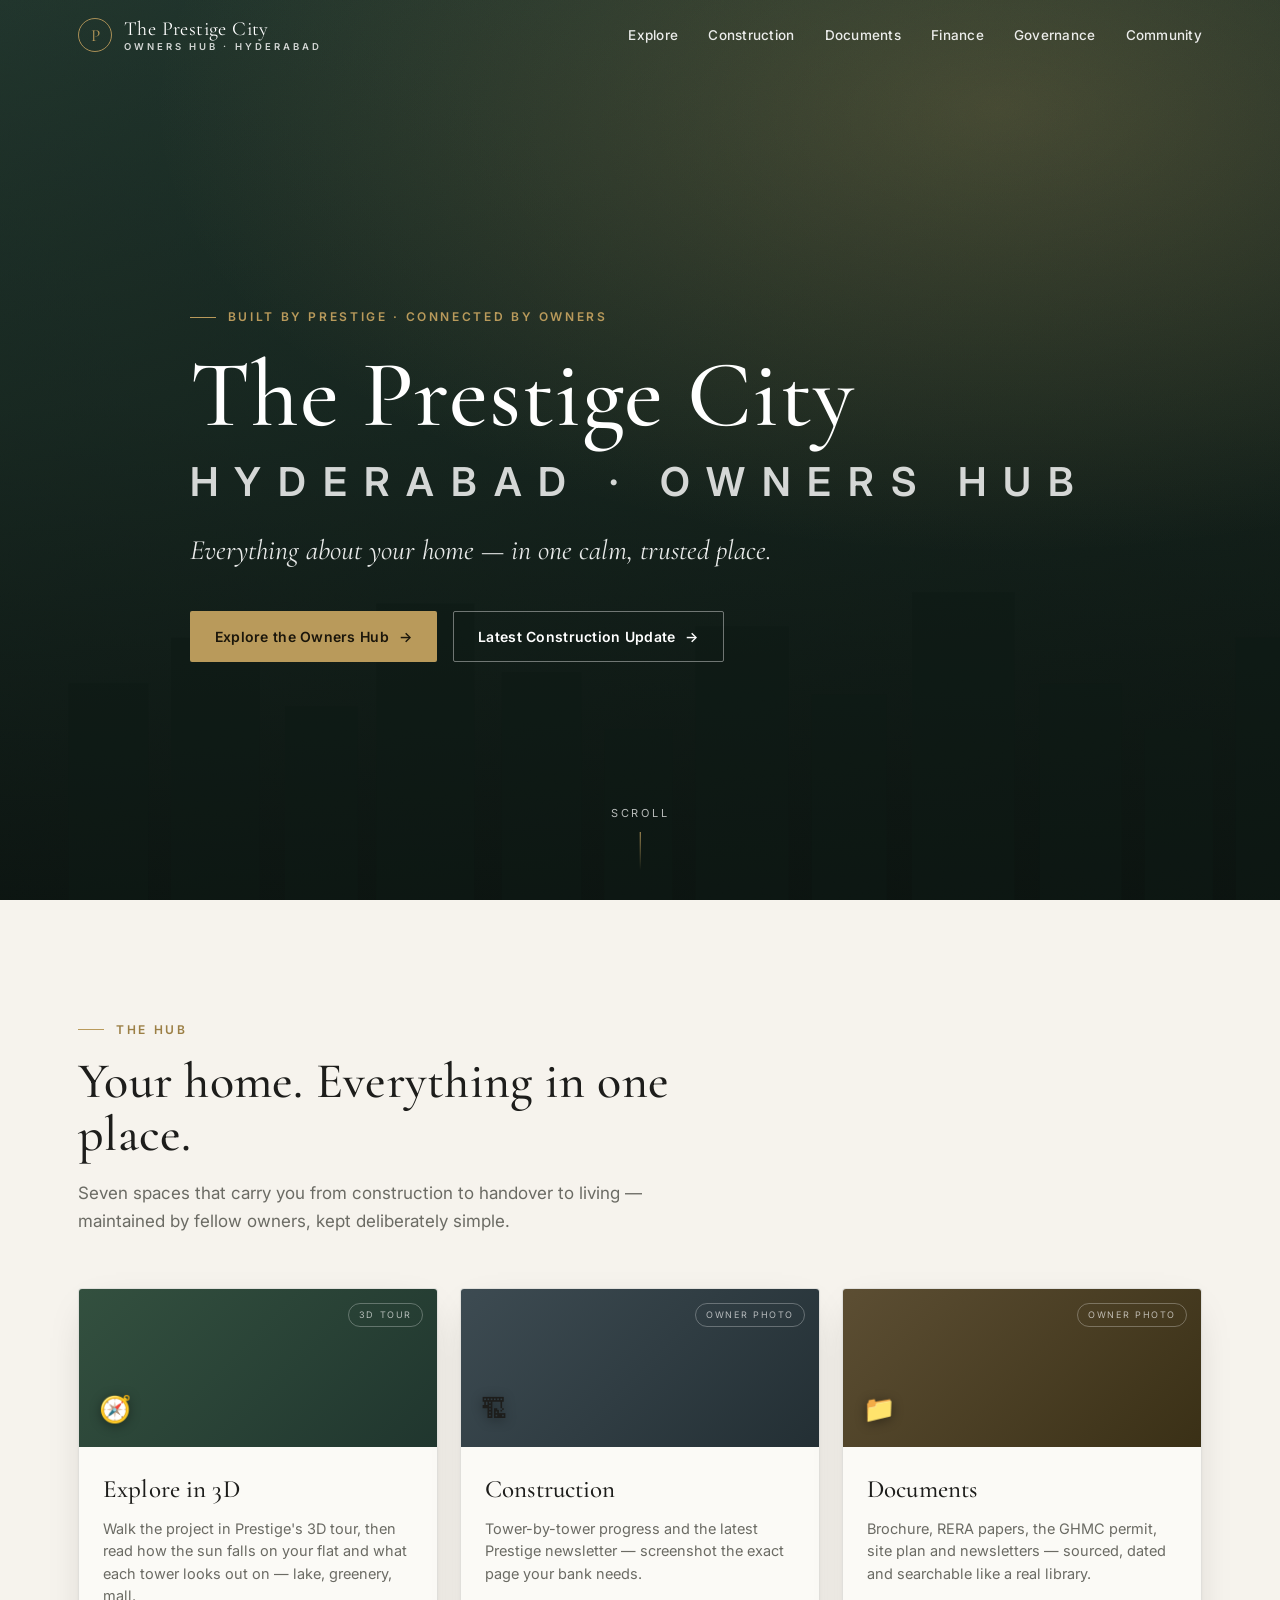
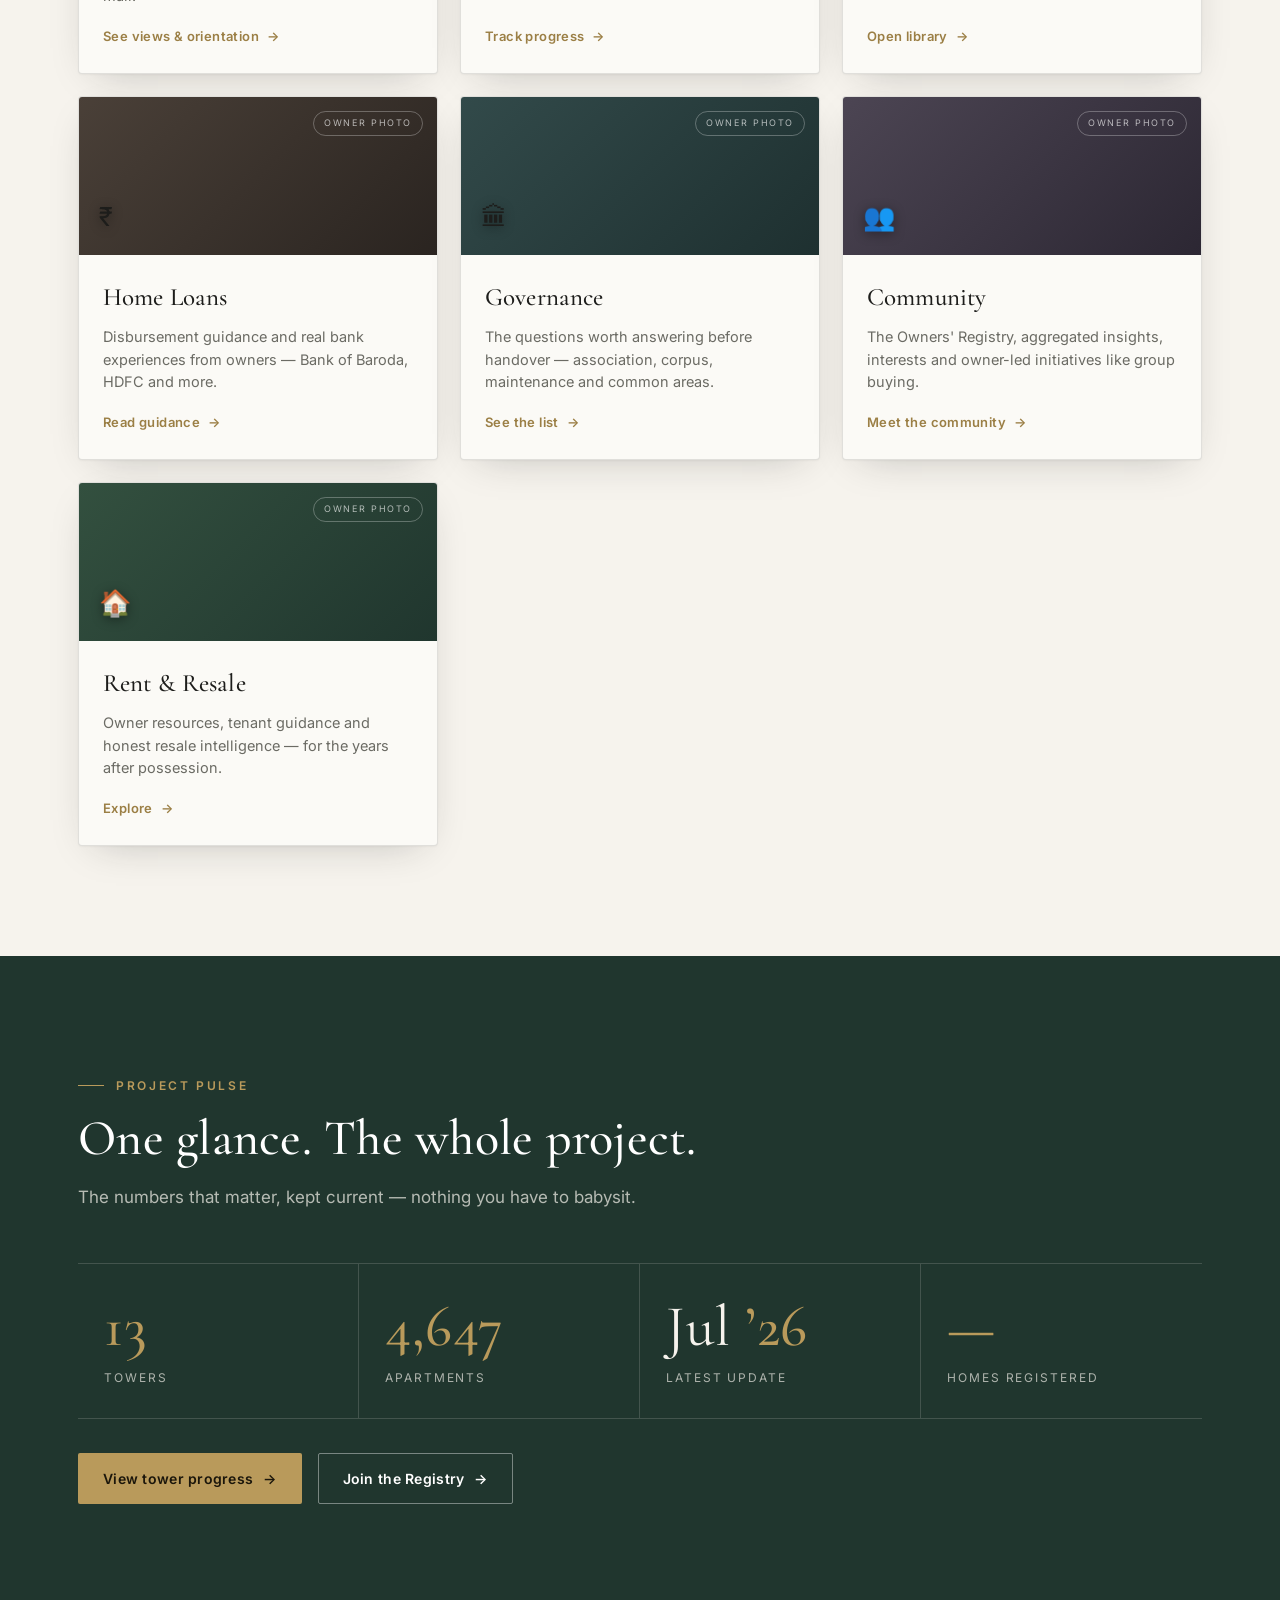
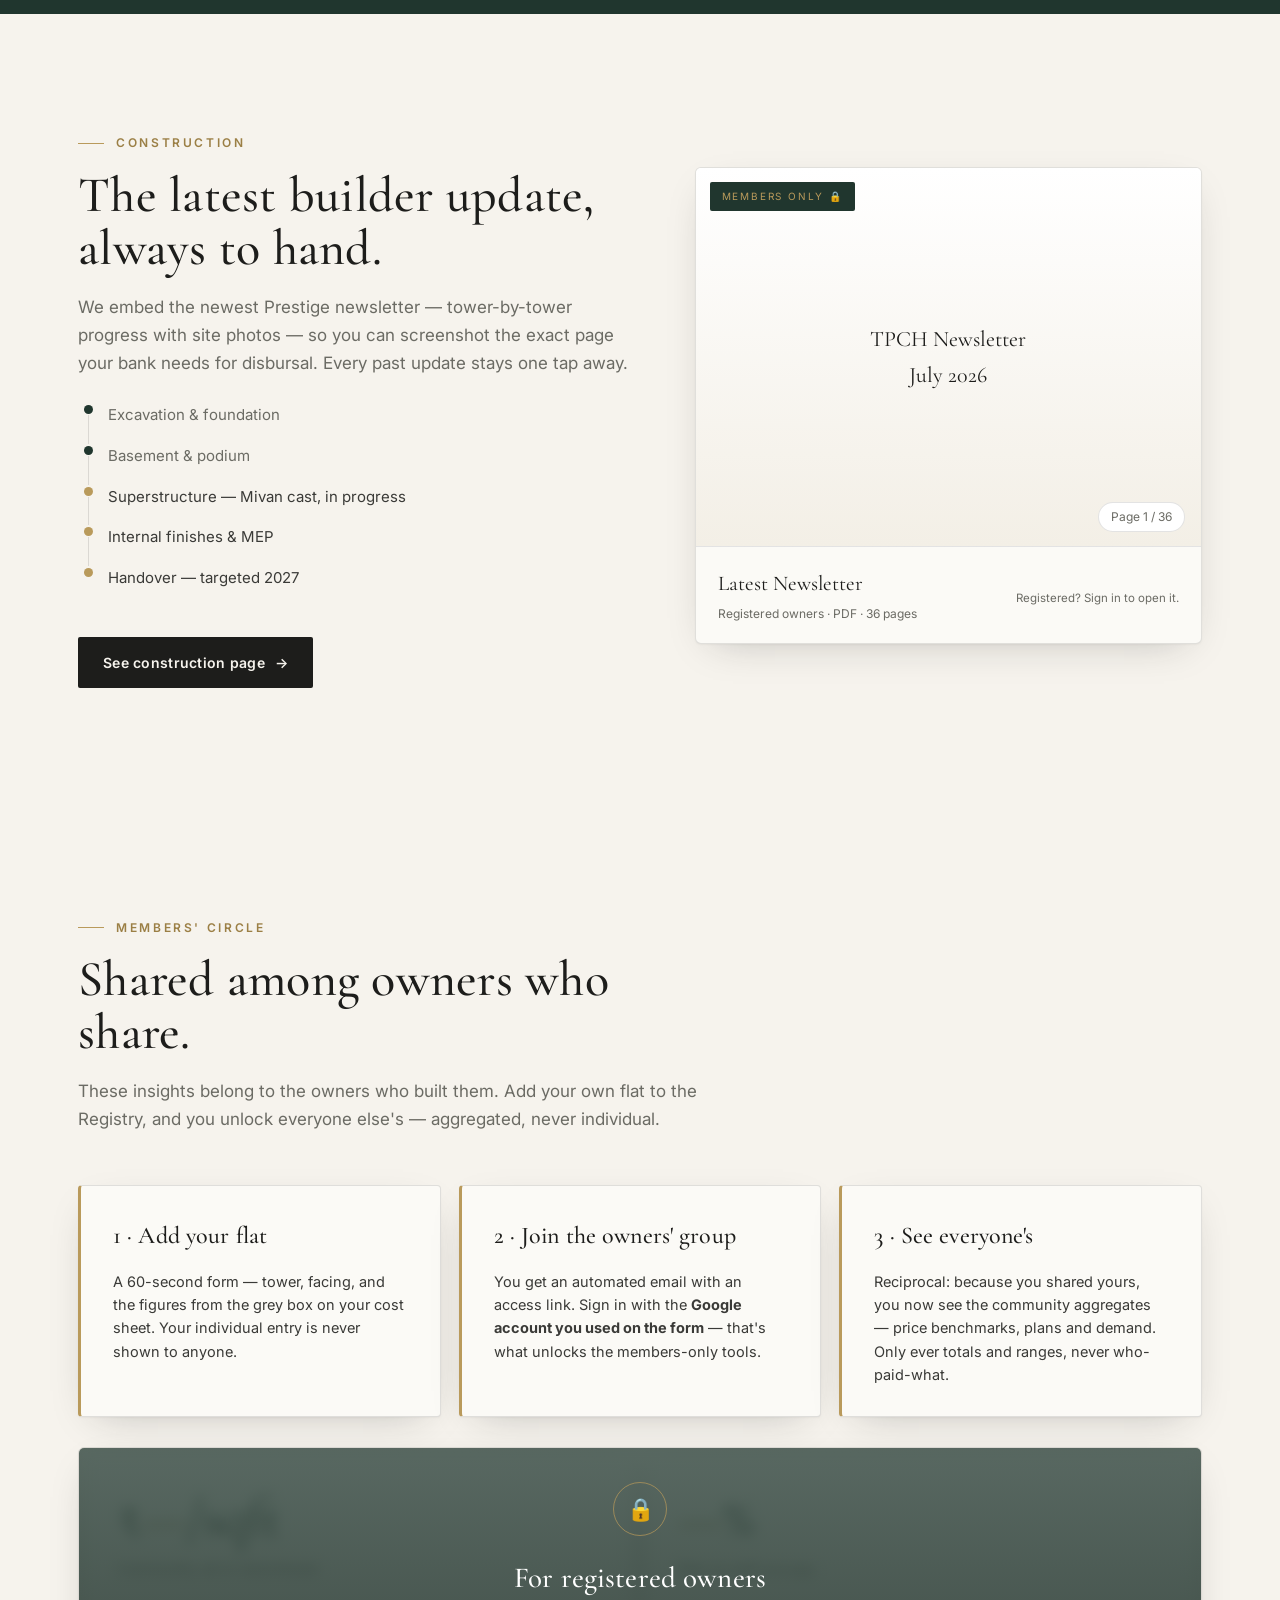
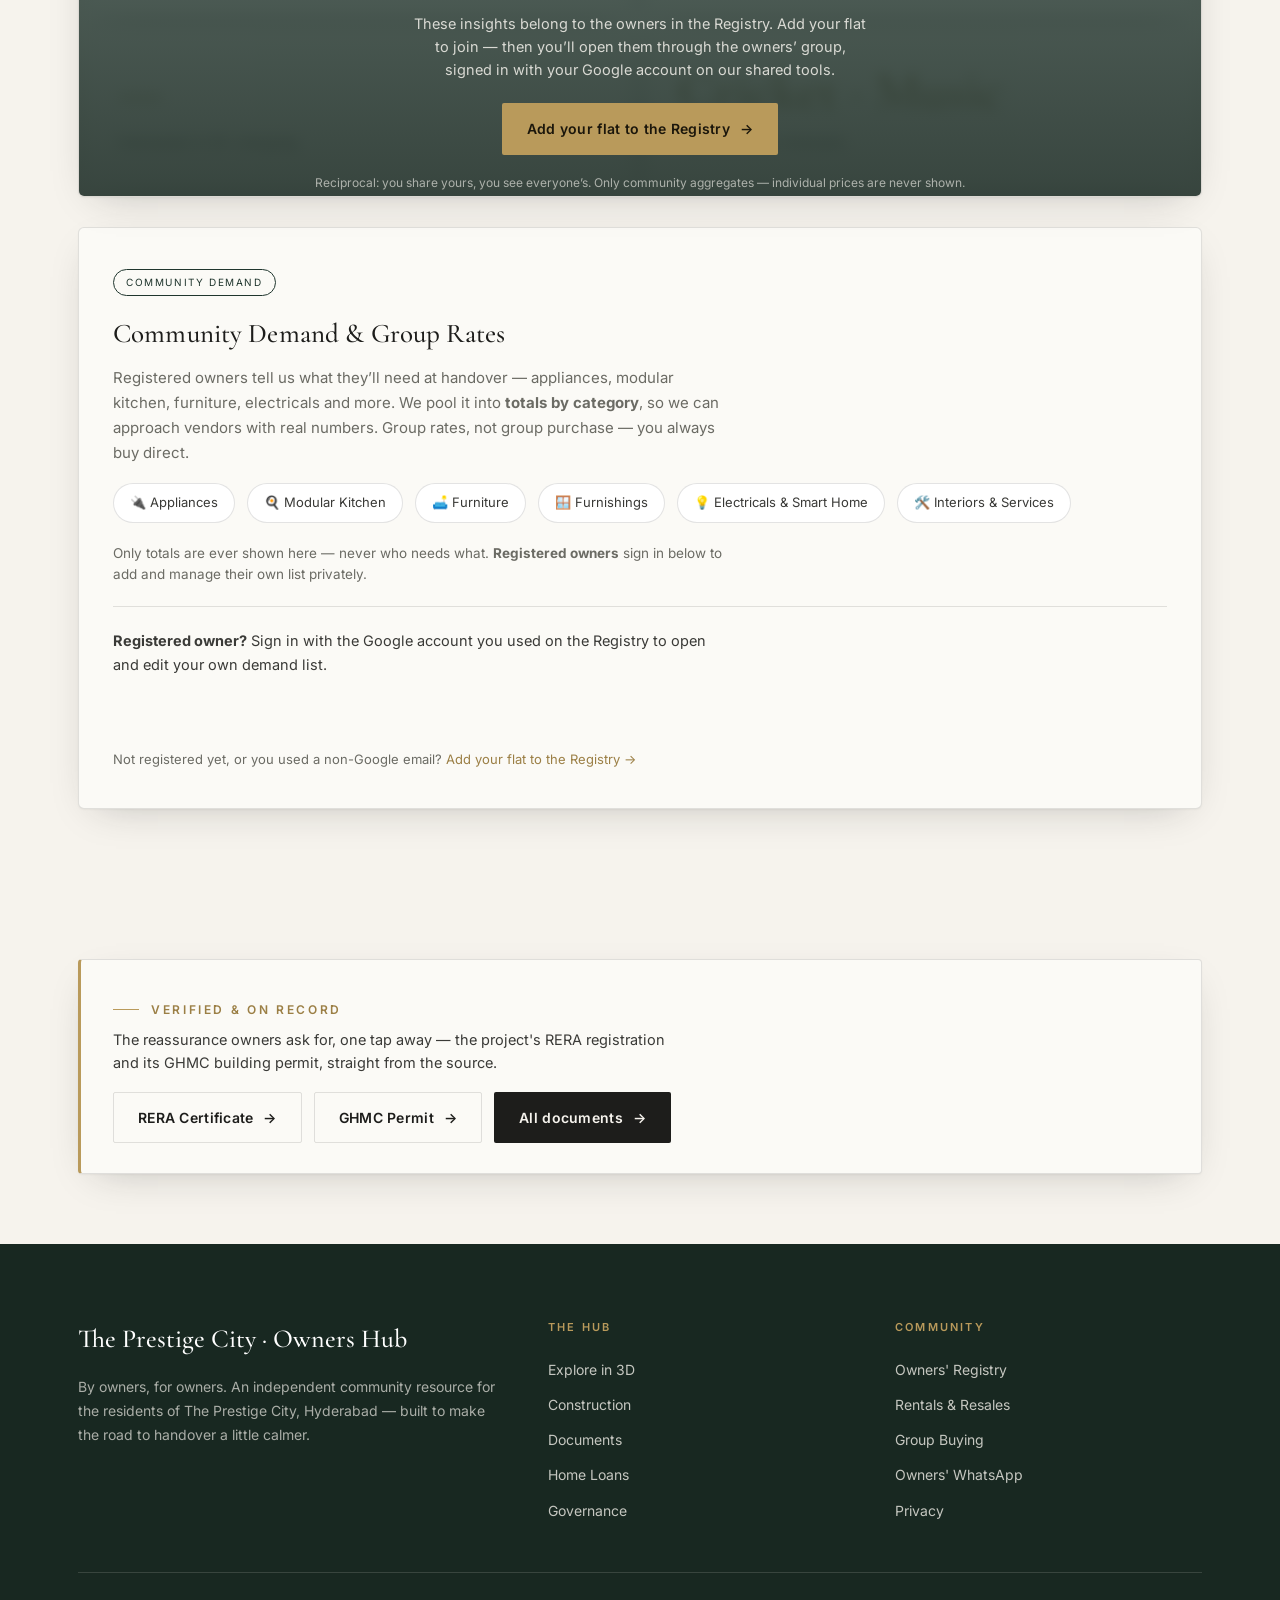
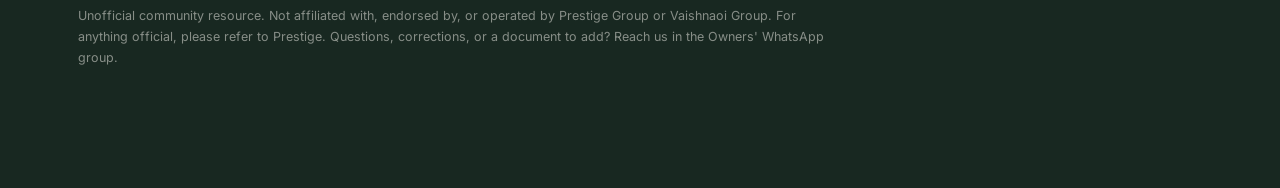
==== commit 228395eb: "Homepage: live "Homes registered" count from the registry Replaces the placeholder "—" Project Pulse" ====
--- a/index.html
+++ b/index.html
@@ -179,7 +179,7 @@
         <div class="stat"><div class="n"><b>13</b></div><div class="l">Towers</div></div>
         <div class="stat"><div class="n"><b>4,647</b></div><div class="l">Apartments</div></div>
         <div class="stat"><div class="n">Jul <b>’26</b></div><div class="l">Latest Update</div></div>
-        <div class="stat"><div class="n"><b>—</b></div><div class="l">Homes in Registry</div></div>
+        <div class="stat"><div class="n"><b id="stat-homes">—</b></div><div class="l">Homes registered</div></div>
       </div>
       <div class="foot reveal">
         <a class="btn btn-gold" href="construction.html">View tower progress <span class="arw">→</span></a>
@@ -187,6 +187,18 @@
       </div>
     </div>
   </section>
+
+  <!-- Live "Homes registered" count from the registry (JSONP; fails silently, stays "—") -->
+  <script>
+  (function(){
+    var EXEC='https://script.google.com/macros/s/AKfycbw8MaBdJJPIb8XyP73k1_IwwTwauXKin5R6-NXEr-Q4P81rrP_JHJTYJYLOCl3QREO8/exec';
+    window.__tpchStats=function(d){ try{ if(d && typeof d.homes==='number'){ var el=document.getElementById('stat-homes'); if(el) el.textContent=d.homes; } }catch(e){} };
+    var s=document.createElement('script');
+    s.src=EXEC+'?action=stats&callback=__tpchStats&_='+Date.now();
+    s.async=true; s.onerror=function(){ if(s.parentNode) s.parentNode.removeChild(s); };
+    document.head.appendChild(s);
+  })();
+  </script>
 
   <!-- ===================== CONSTRUCTION FEATURE ===================== -->
   <section class="band" id="construction">
@@ -373,7 +385,9 @@
           }catch(e){}
           return true;
         }
-        if(window.__tpchMember){ tileUnlocked(); communitySignedIn(window.__tpchMember); }
+        function reflectCached(){ if(window.__tpchMember){ tileUnlocked(); communitySignedIn(window.__tpchMember); } }
+        // app.js (loaded at end of body) sets window.__tpchMember from cache — reflect after it runs.
+        if(document.readyState==='loading'){ document.addEventListener('DOMContentLoaded', reflectCached); } else { reflectCached(); }
         var n=0,t=setInterval(function(){ n++; if(init()||n>60) clearInterval(t); },150);
       })();
       </script>
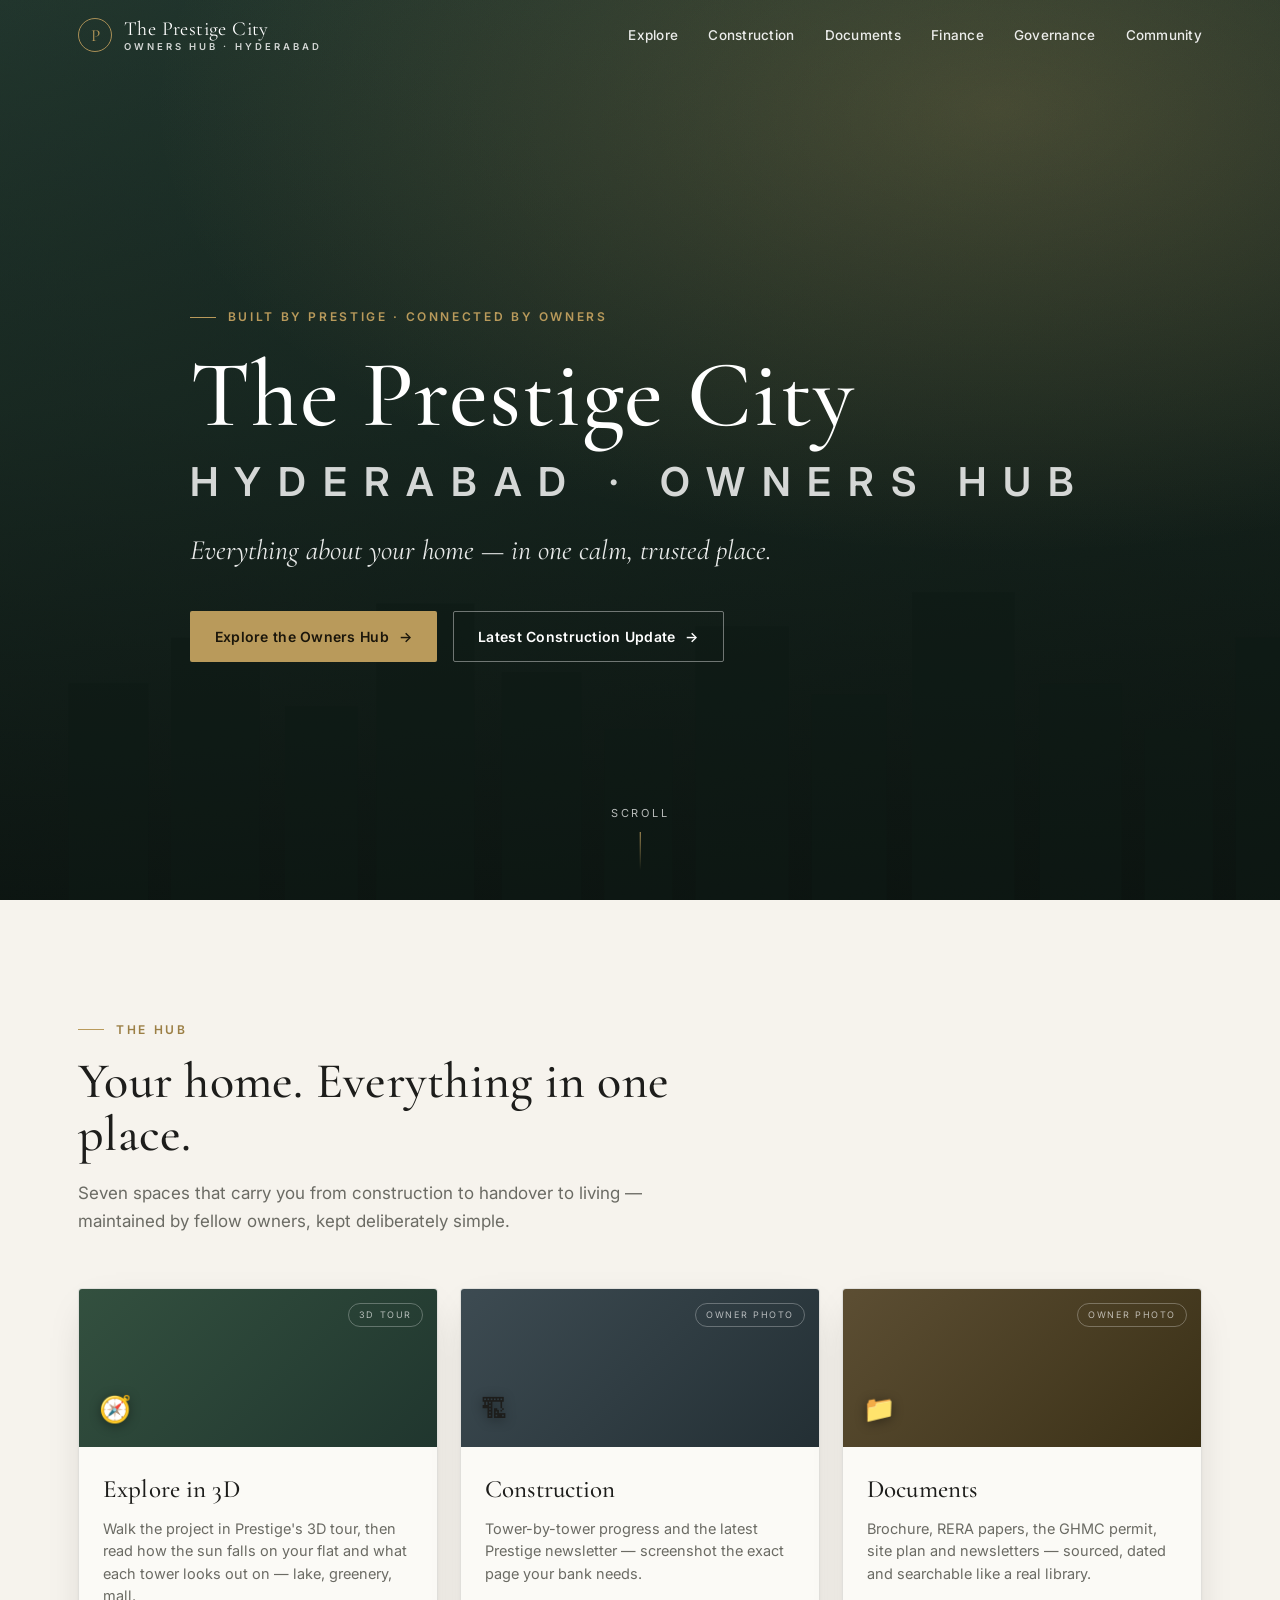
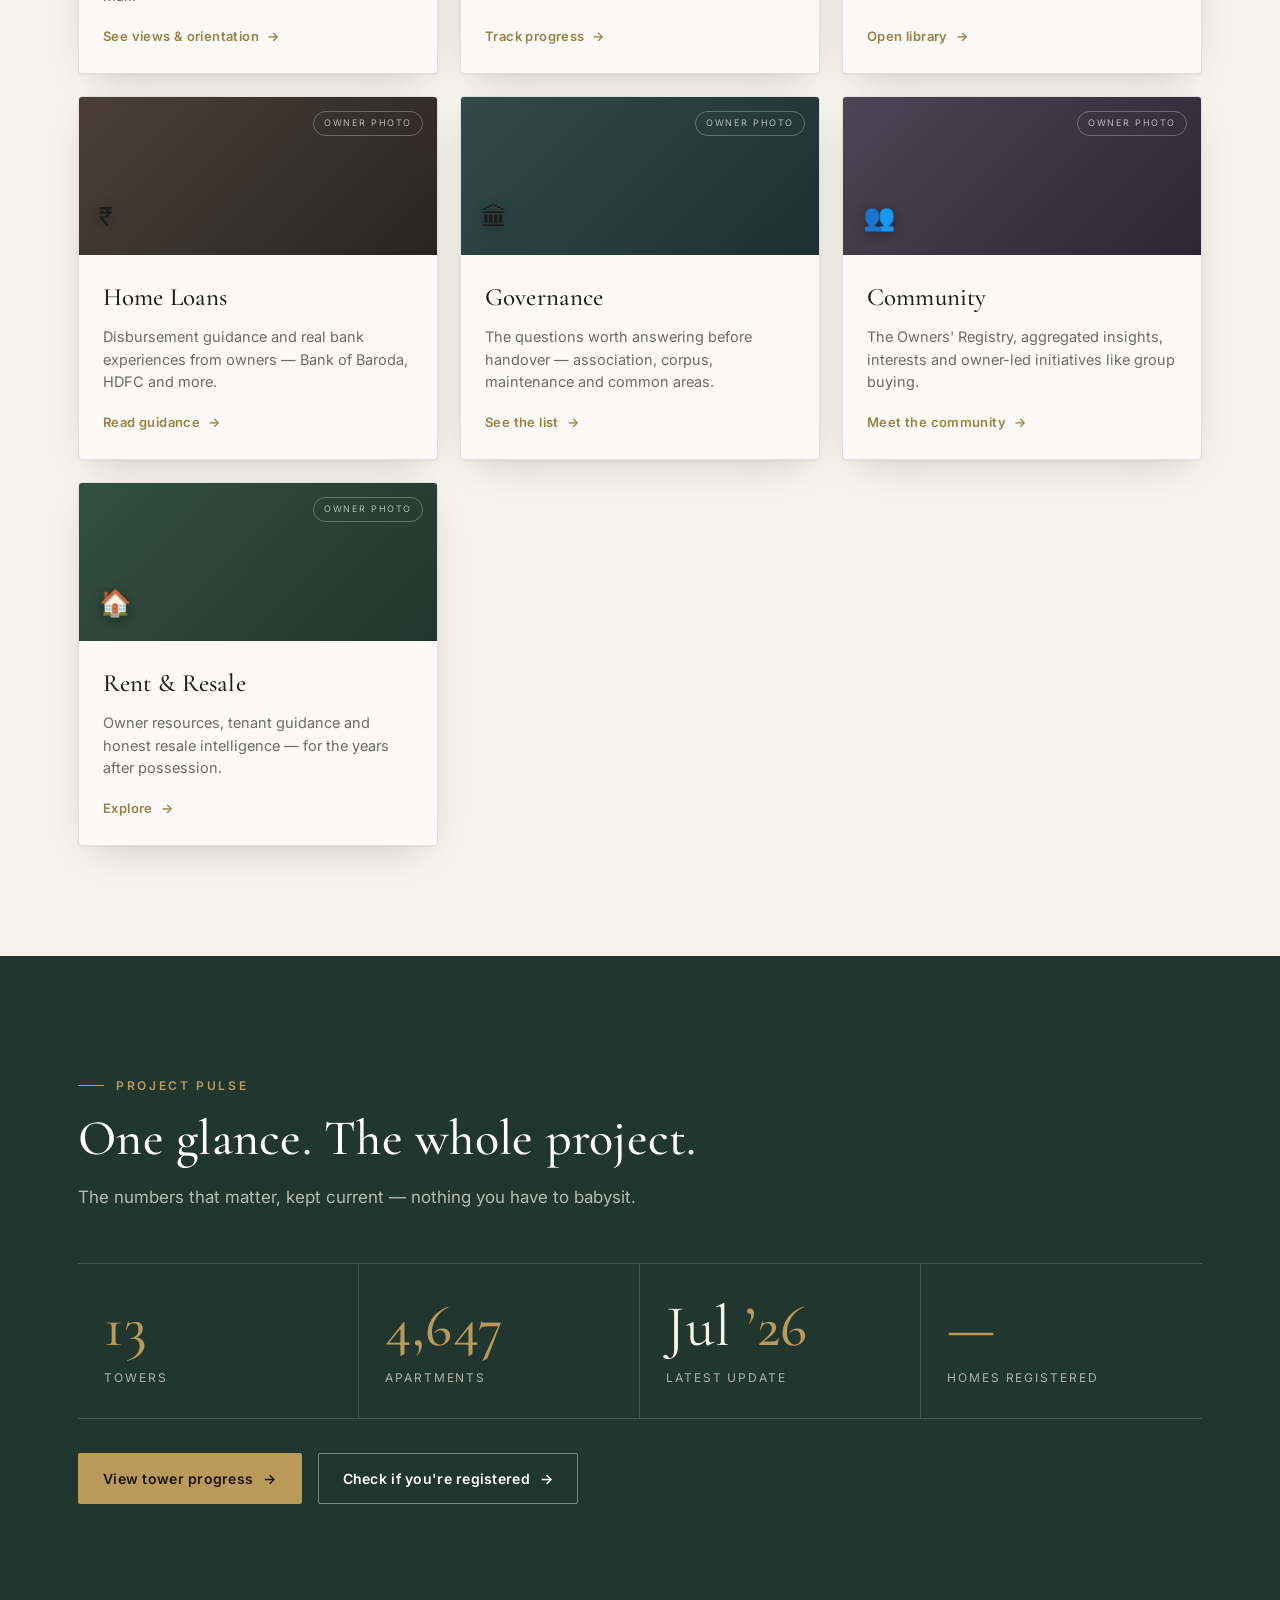
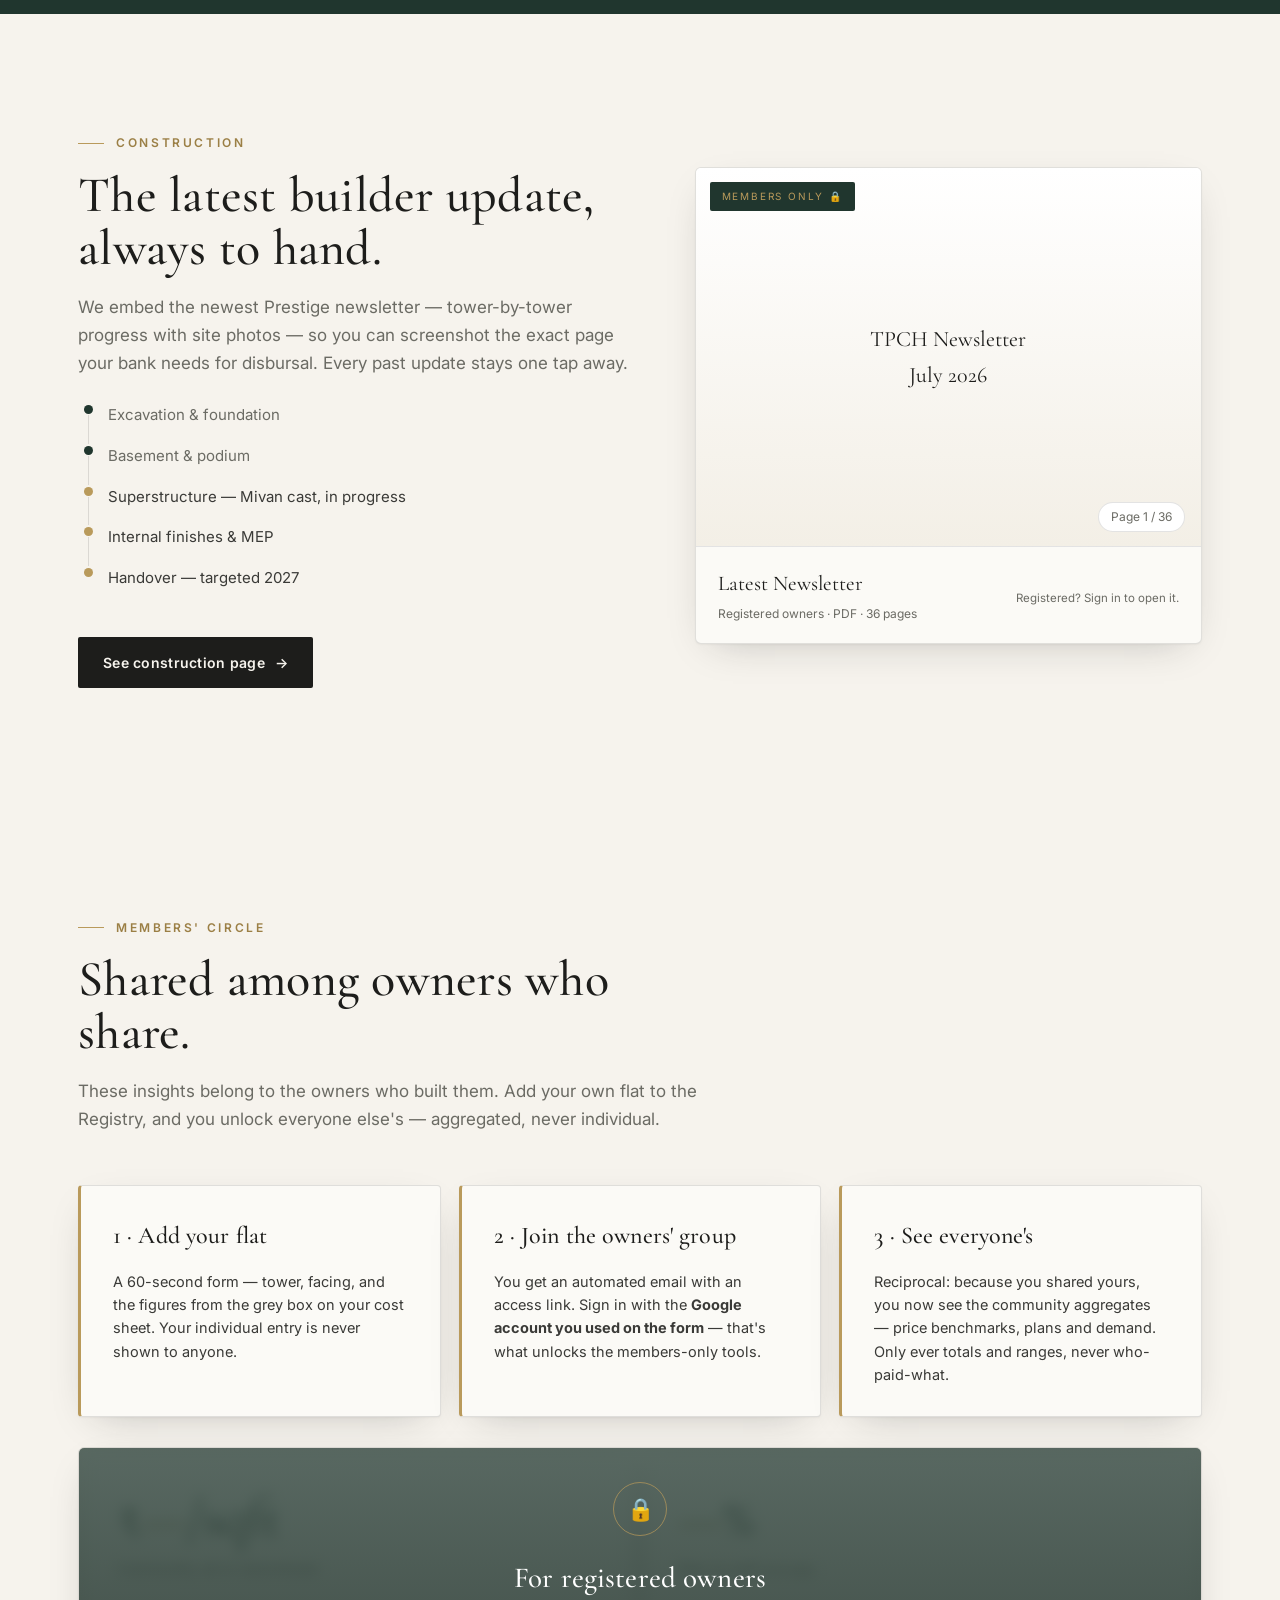
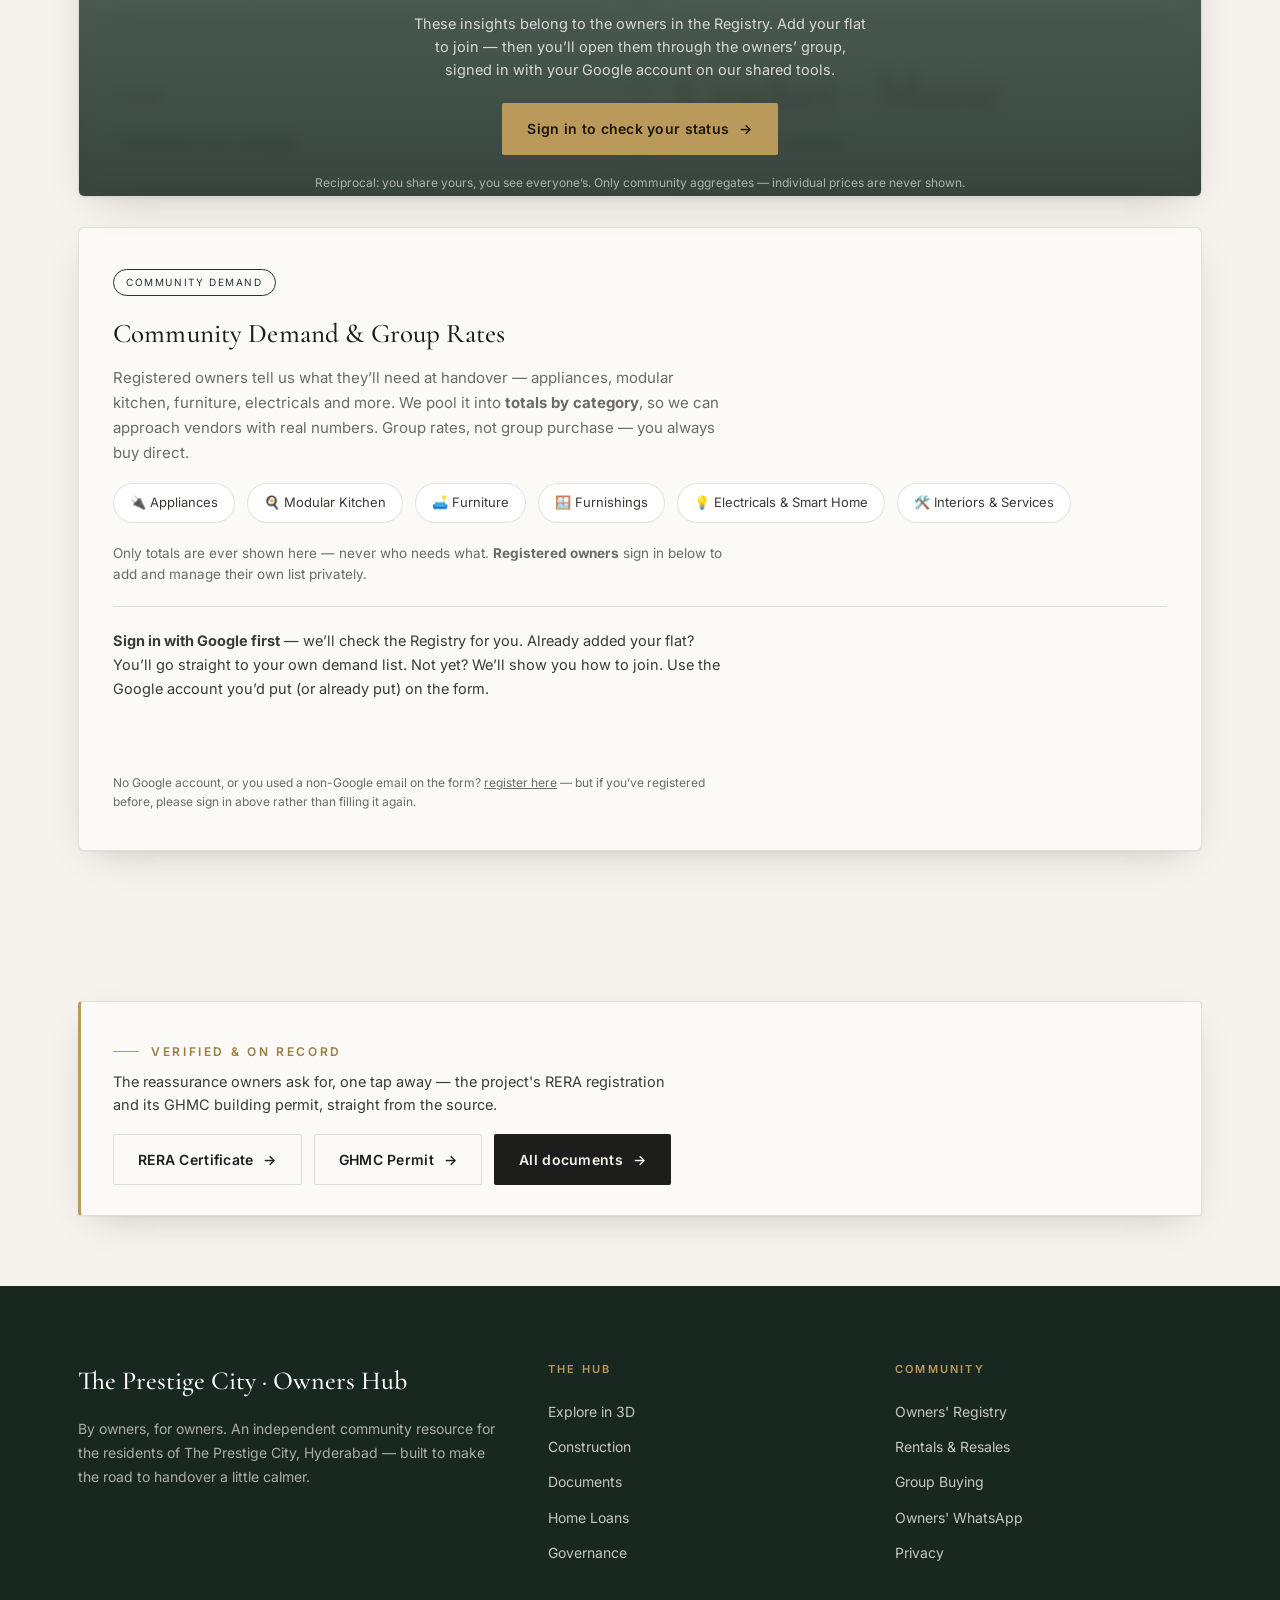
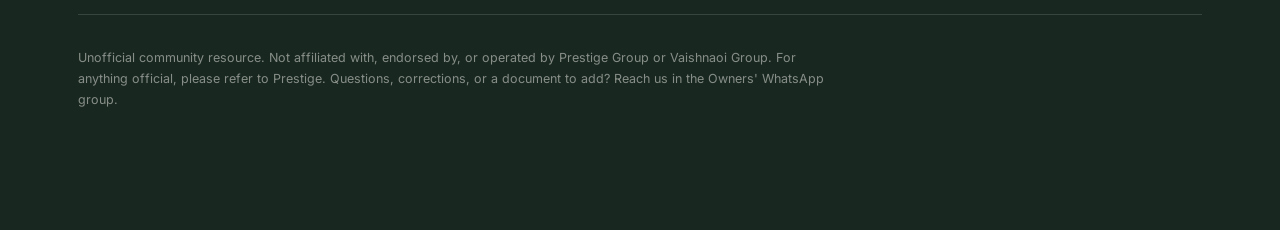
==== commit 675ce58b: "Gate registry links behind Google sign-in to stop duplicate registrations Registered owners kept see" ====
--- a/index.html
+++ b/index.html
@@ -183,7 +183,9 @@
       </div>
       <div class="foot reveal">
         <a class="btn btn-gold" href="construction.html">View tower progress <span class="arw">→</span></a>
-        <a class="btn btn-ghost" href="https://docs.google.com/forms/d/e/1FAIpQLSe66l8jd7VZq5bCoF7SQzkZF7dnFgtHQRIvc4426beYnAFgdA/viewform" target="_blank" rel="noopener">Join the Registry <span class="arw">→</span></a>
+        <a class="btn btn-ghost" data-when="anon" href="#owner-signin">Check if you're registered <span class="arw">→</span></a>
+        <a class="btn btn-ghost" data-when="nonmember" href="https://docs.google.com/forms/d/e/1FAIpQLSe66l8jd7VZq5bCoF7SQzkZF7dnFgtHQRIvc4426beYnAFgdA/viewform" target="_blank" rel="noopener" style="display:none">Join the Registry <span class="arw">→</span></a>
+        <a class="btn btn-ghost" data-when="member" href="documents.html" style="display:none">Members area <span class="arw">→</span></a>
       </div>
     </div>
   </section>
@@ -282,7 +284,9 @@
             <div class="ic">🔒</div>
             <h3>For registered owners</h3>
             <p>These insights belong to the owners in the Registry. Add your flat to join — then you’ll open them through the owners’ group, signed in with your Google account on our shared tools.</p>
-            <a class="btn btn-gold" href="https://docs.google.com/forms/d/e/1FAIpQLSe66l8jd7VZq5bCoF7SQzkZF7dnFgtHQRIvc4426beYnAFgdA/viewform" target="_blank" rel="noopener">Add your flat to the Registry <span class="arw">→</span></a>
+            <a class="btn btn-gold" data-when="anon" href="#owner-signin">Sign in to check your status <span class="arw">→</span></a>
+            <a class="btn btn-gold" data-when="nonmember" href="https://docs.google.com/forms/d/e/1FAIpQLSe66l8jd7VZq5bCoF7SQzkZF7dnFgtHQRIvc4426beYnAFgdA/viewform" target="_blank" rel="noopener" style="display:none">Add your flat to the Registry <span class="arw">→</span></a>
+            <a class="btn btn-gold" data-when="member" href="documents.html" style="display:none">✓ You’re registered — open the members area <span class="arw">→</span></a>
             <div class="gate-note">Reciprocal: you share yours, you see everyone’s. Only community aggregates — individual prices are never shown.</div>
           </div>
         </div>
@@ -308,10 +312,11 @@
         <p style="margin:20px 0 0;color:var(--muted);font-size:13.5px;line-height:1.6">Only totals are ever shown here — never who needs what. <b>Registered owners</b> sign in below to add and manage their own list privately.</p>
 
         <div id="owner-signin" style="margin-top:20px;padding-top:22px;border-top:1px solid var(--line)">
-          <p style="margin:0 0 14px;font-size:14.5px;color:var(--graphite-soft)"><b>Registered owner?</b> Sign in with the Google account you used on the Registry to open and edit your own demand list.</p>
+          <p style="margin:0 0 14px;font-size:14.5px;color:var(--graphite-soft)"><b>Sign in with Google first</b> — we’ll check the Registry for you. Already added your flat? You’ll go straight to your own demand list. Not yet? We’ll show you how to join. Use the Google account you’d put (or already put) on the form.</p>
           <div id="gsi-button" style="min-height:44px"></div>
           <p id="gsi-msg" style="margin:10px 0 0;font-size:13px;color:var(--muted)"></p>
-          <p style="margin:14px 0 0;font-size:13px;color:var(--muted)">Not registered yet, or you used a non-Google email? <a href="https://docs.google.com/forms/d/e/1FAIpQLSe66l8jd7VZq5bCoF7SQzkZF7dnFgtHQRIvc4426beYnAFgdA/viewform" target="_blank" rel="noopener" style="color:var(--gold-deep)">Add your flat to the Registry →</a></p>
+          <p data-when="nonmember" style="display:none;margin:14px 0 0;font-size:13.5px;color:var(--gold-deep)"><b>We didn’t find your flat on the Registry.</b> <a href="https://docs.google.com/forms/d/e/1FAIpQLSe66l8jd7VZq5bCoF7SQzkZF7dnFgtHQRIvc4426beYnAFgdA/viewform" target="_blank" rel="noopener" style="color:var(--gold-deep)">Add your flat to the Registry →</a></p>
+          <p data-when="anon nonmember" style="margin:14px 0 0;font-size:12px;color:var(--muted)">No Google account, or you used a non-Google email on the form? <a href="https://docs.google.com/forms/d/e/1FAIpQLSe66l8jd7VZq5bCoF7SQzkZF7dnFgtHQRIvc4426beYnAFgdA/viewform" target="_blank" rel="noopener" style="color:var(--muted);text-decoration:underline">register here</a> — but if you’ve registered before, please sign in above rather than filling it again.</p>
         </div>
       </div>
 
@@ -360,12 +365,13 @@
         }
         window.__homeMember=function(res){
           if(res && res.member){
-            if(window.tpchUnlockDocs) window.tpchUnlockDocs(res);
+            if(window.tpchUnlockDocs) window.tpchUnlockDocs(res);  // caches member + flips gate to "member"
             tileUnlocked();
             communitySignedIn(res);
           } else {
-            var m=q('gsi-msg'); if(m) m.innerHTML='That Google account isn’t in the Registry. <a href="'+FORM+'" target="_blank" rel="noopener" style="color:var(--gold-deep)">Add your flat →</a>';
-            var tm=q('nl-msg'); if(tm) tm.innerHTML='That account isn’t registered. <a href="#community">Add your flat →</a>';
+            if(window.tpchSetNonMember) window.tpchSetNonMember();  // flips gate to "nonmember" — reveals registry links
+            var m=q('gsi-msg'); if(m) m.innerHTML='That Google account isn’t on the Registry yet. Add your flat below and you’ll get straight in next time.';
+            var tm=q('nl-msg'); if(tm) tm.innerHTML='That account isn’t registered yet. <a href="#owner-signin">Add your flat →</a>';
           }
         };
         function onCred(resp){
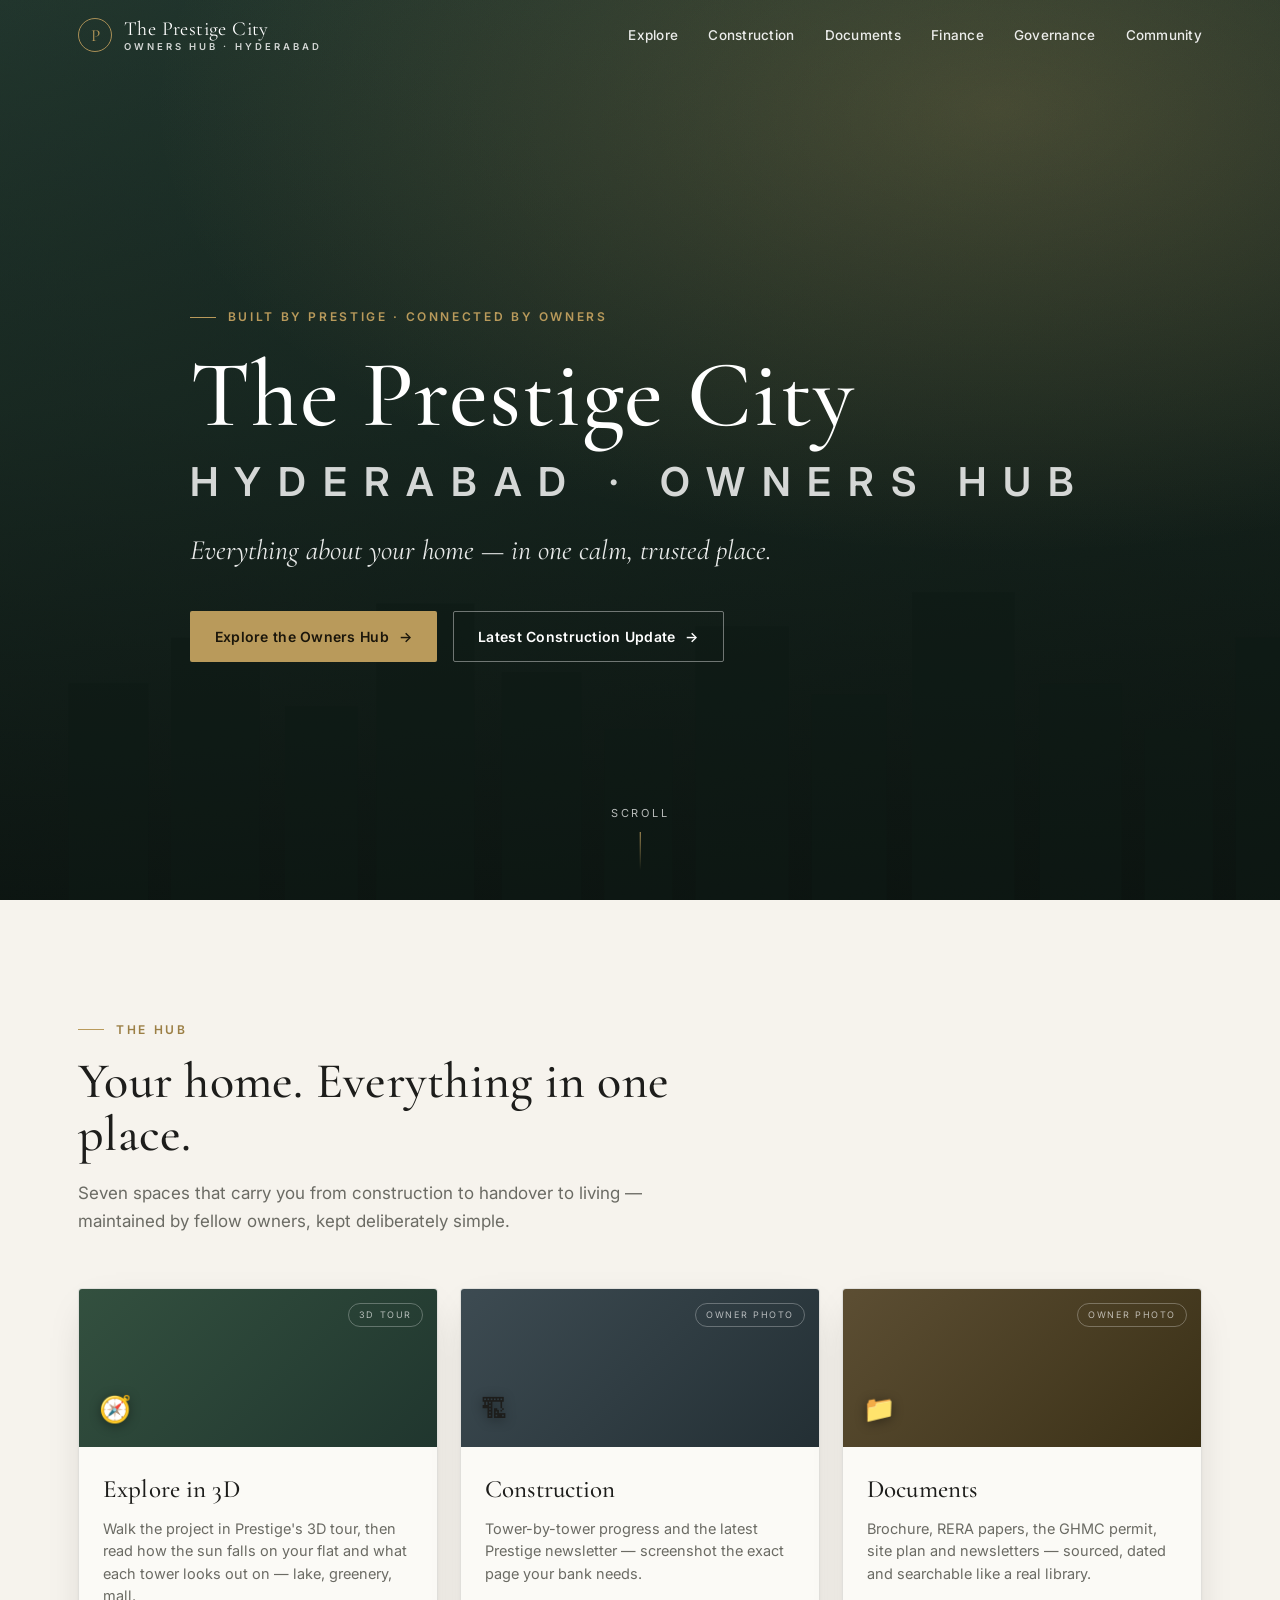
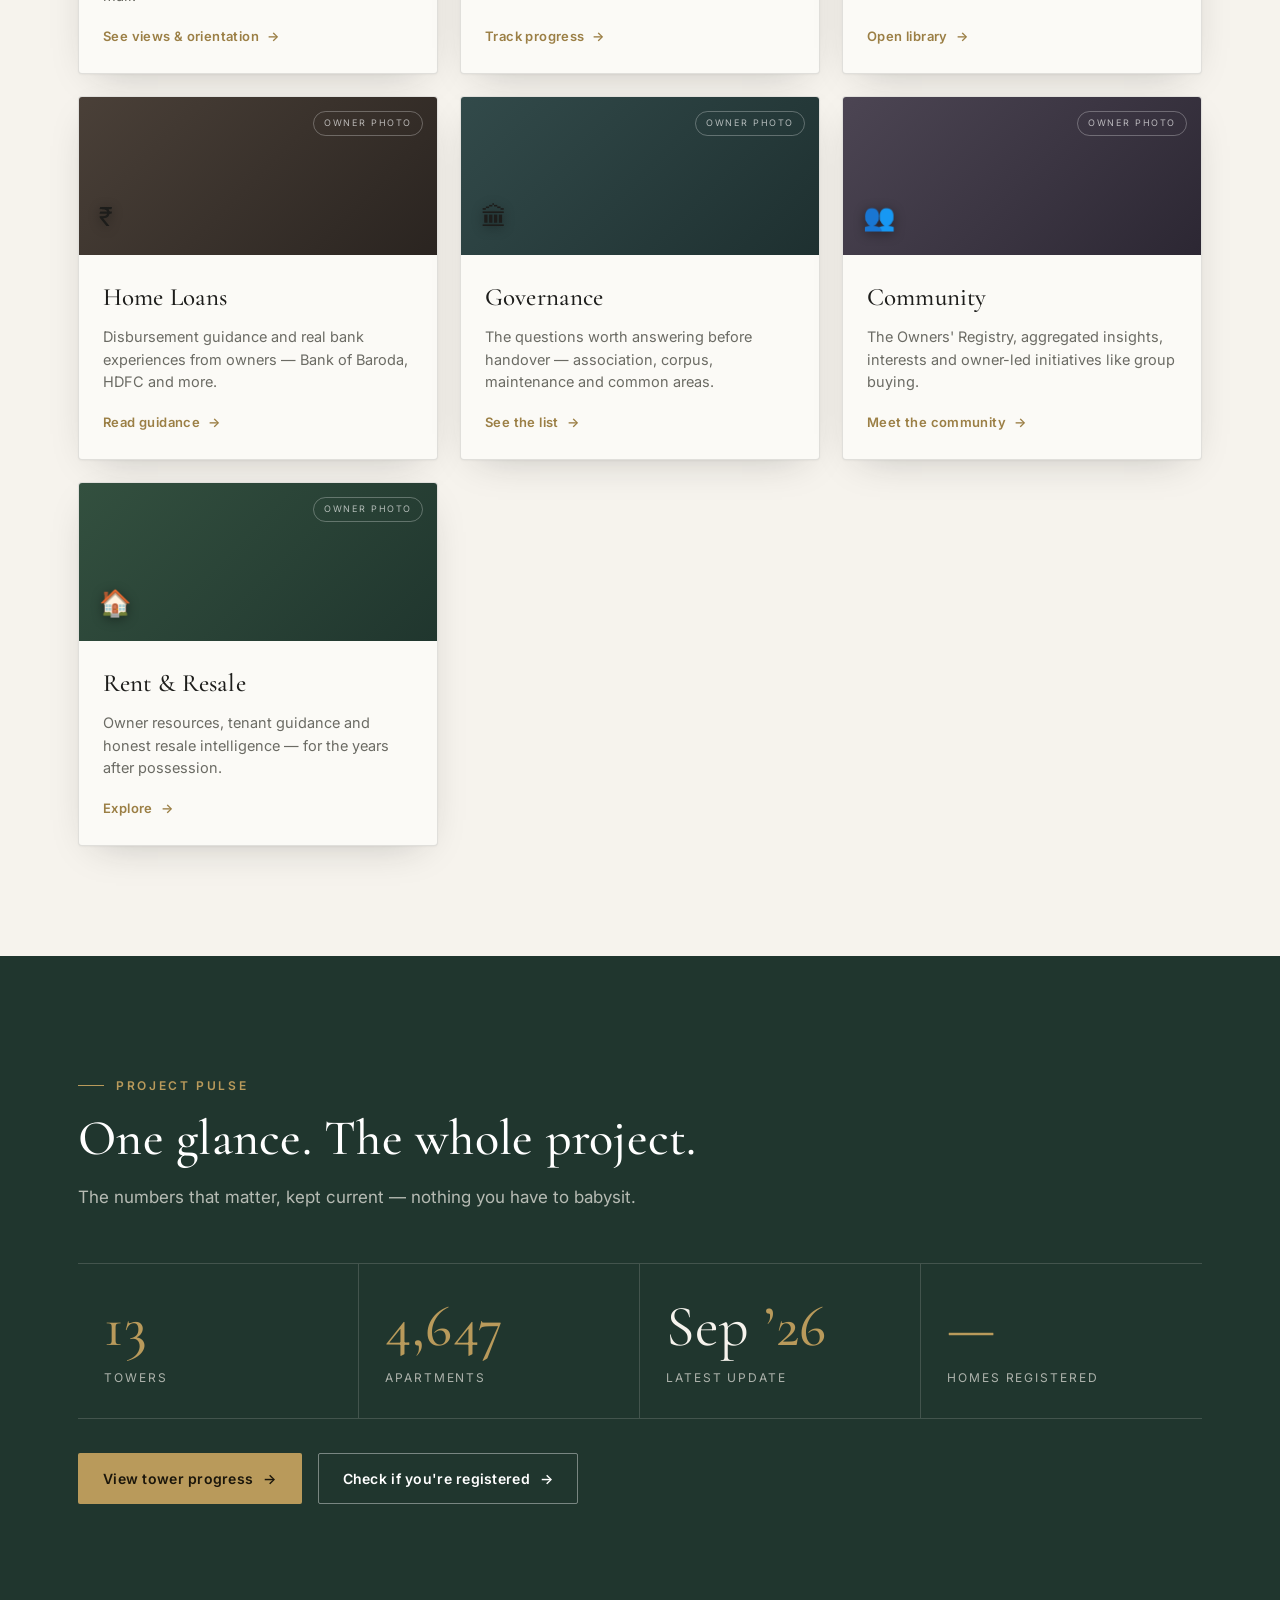
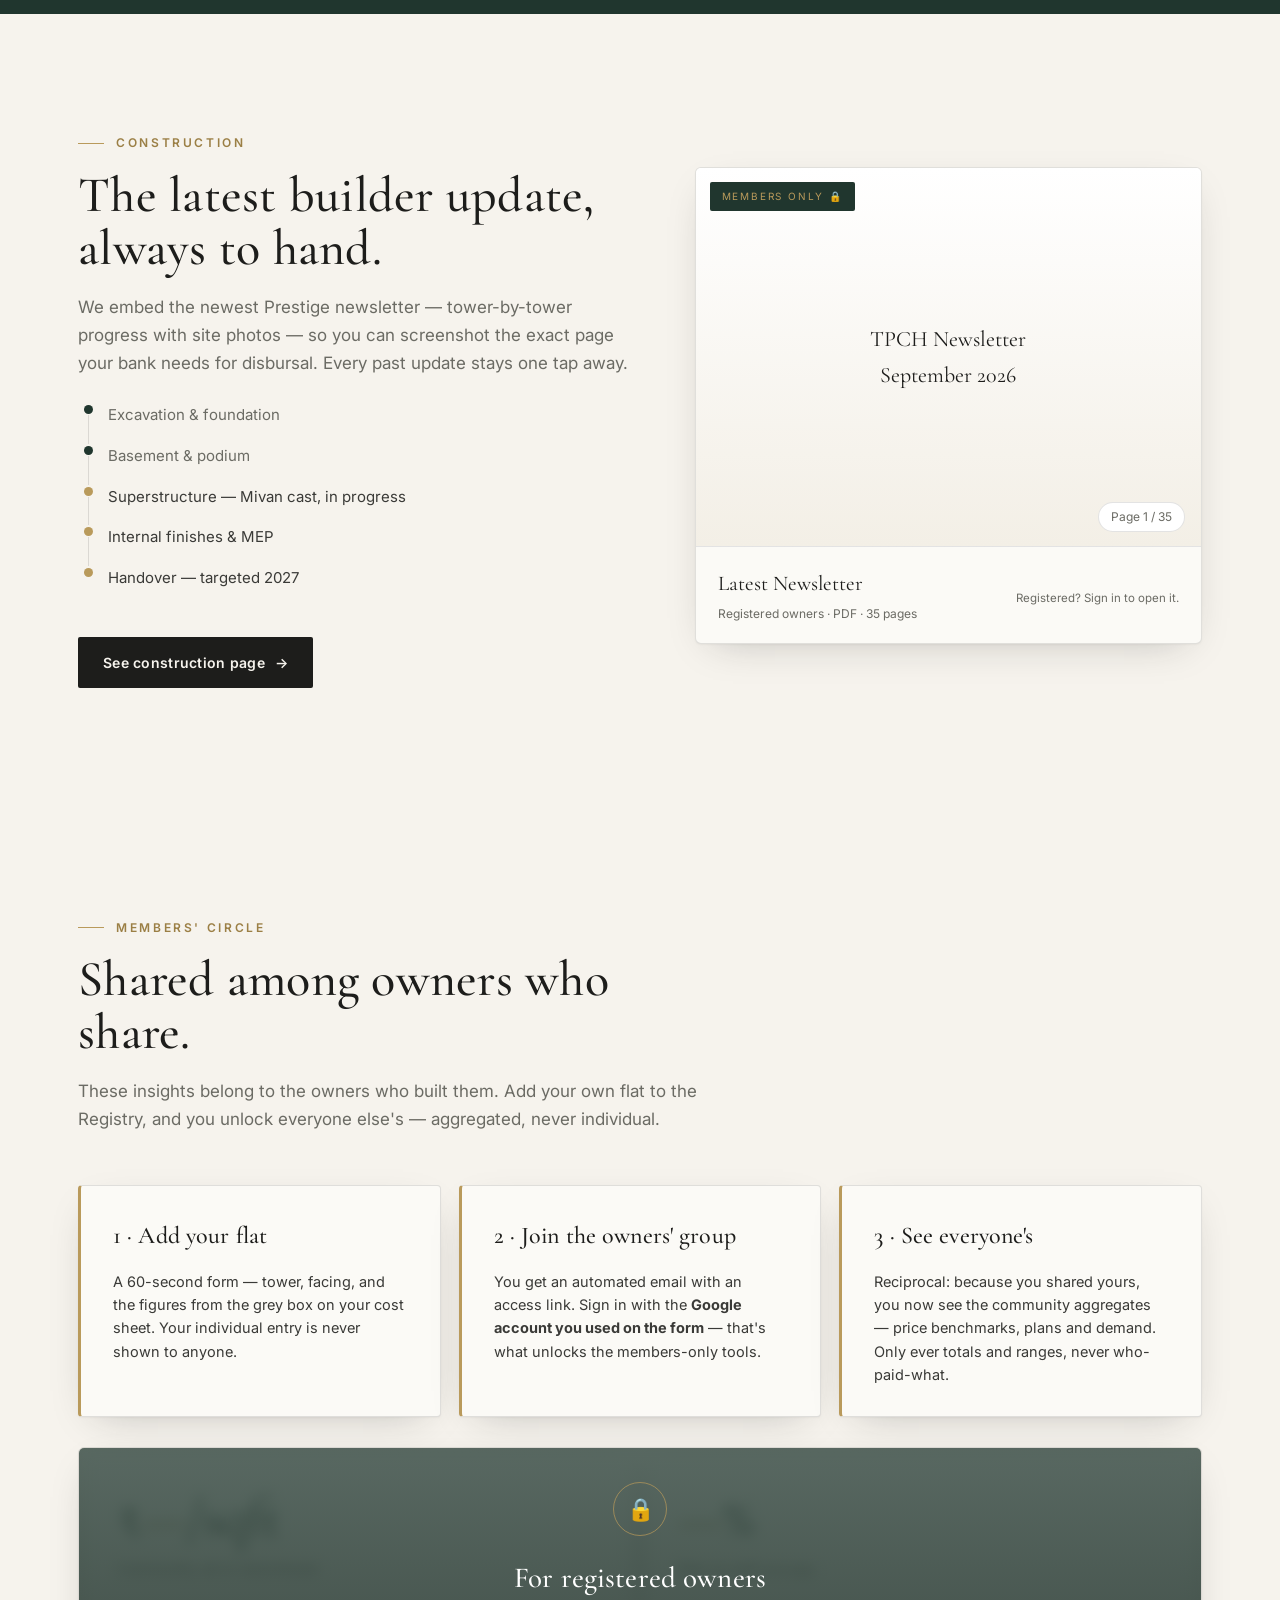
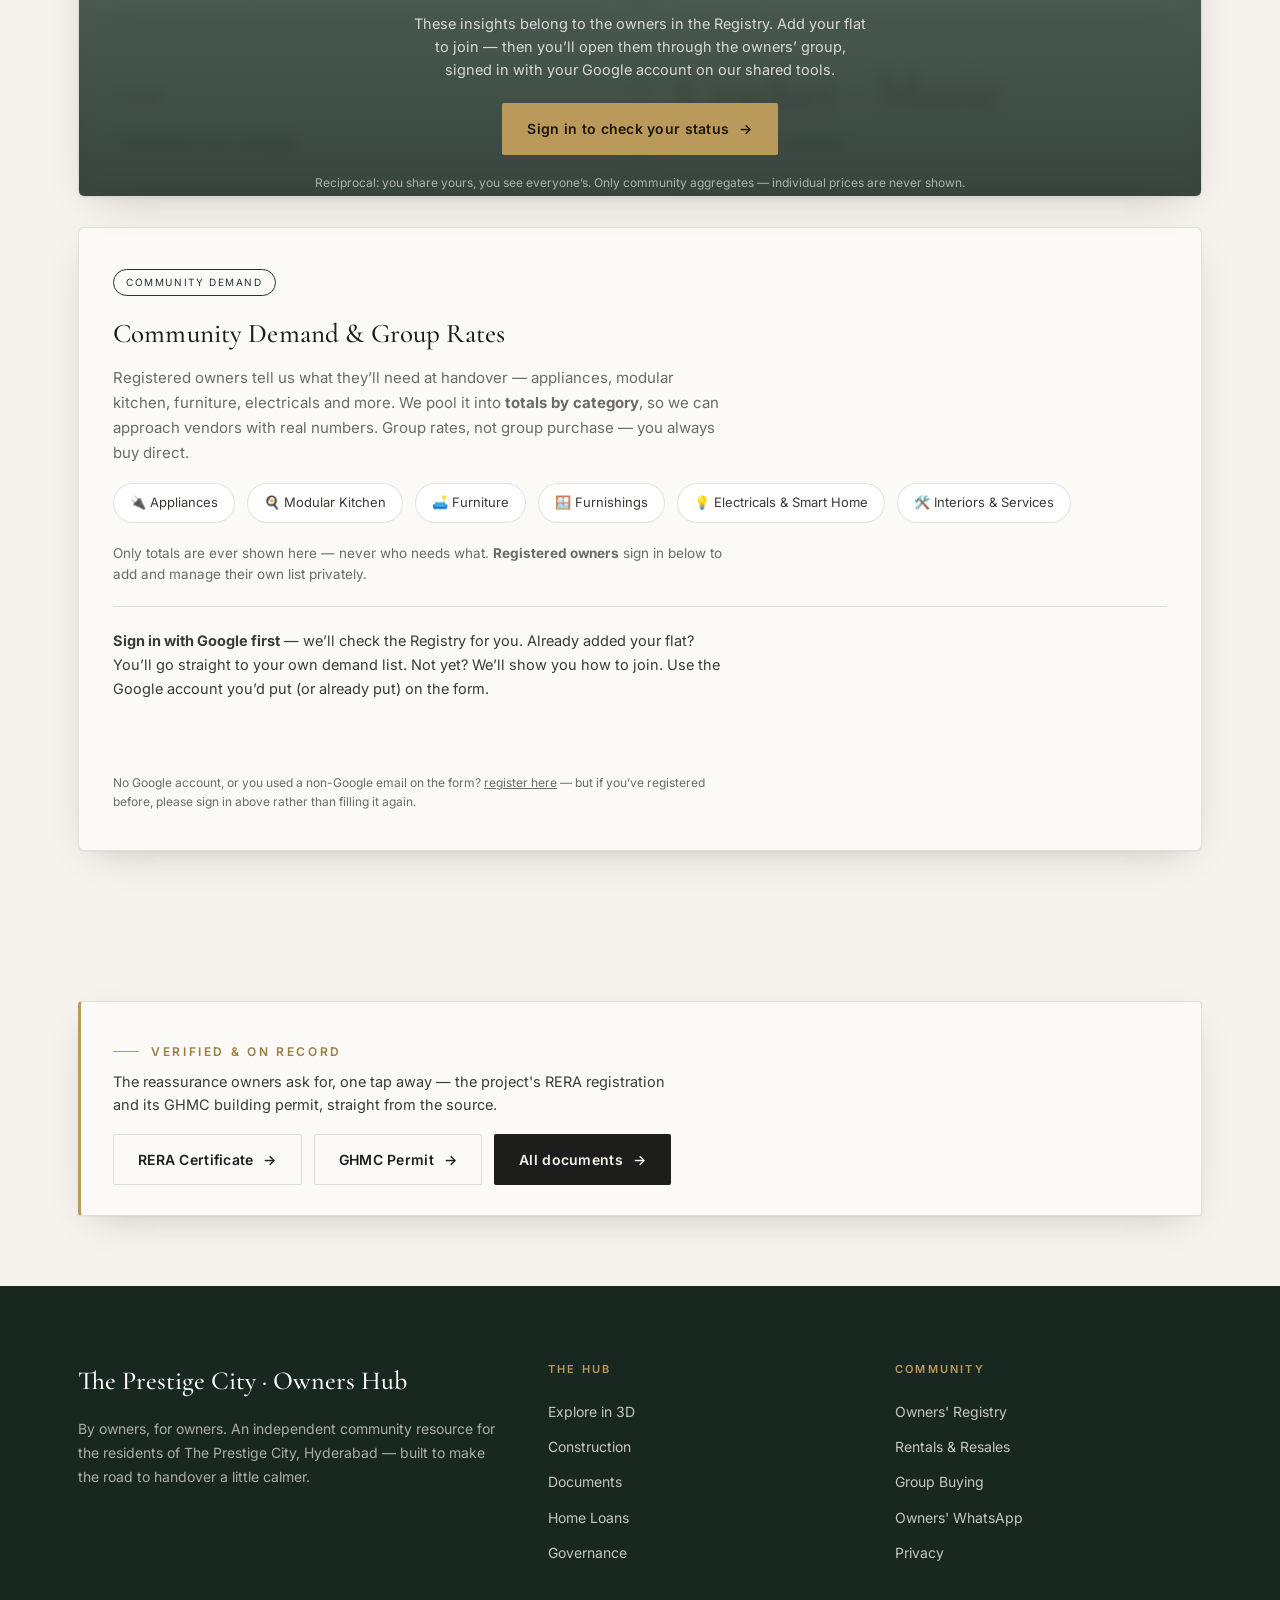
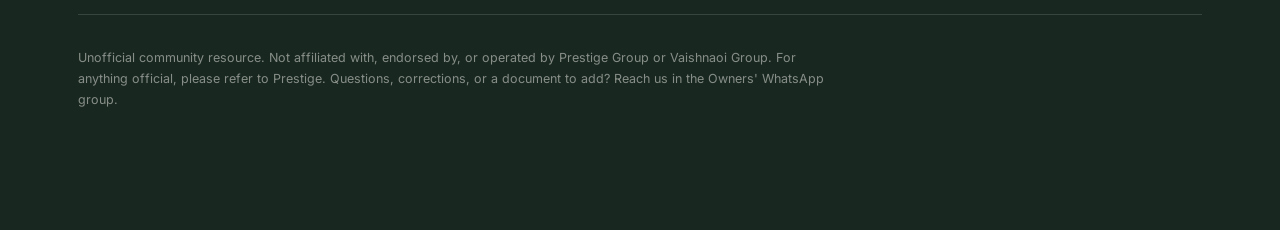
==== commit 002871db: "Newsletter: update site to September 2026 edition Latest newsletter label, page count (35) and const" ====
--- a/index.html
+++ b/index.html
@@ -14,6 +14,7 @@
   </script>
   <title>TPCH Owners Hub — The Prestige City Hyderabad</title>
   <meta name="description" content="The digital clubhouse for owners of The Prestige City Hyderabad. Construction updates, documents, home-loan guidance, governance and community — by owners, for owners." />
+  <link rel="canonical" href="https://tpch.in/" />
 
   <!-- Social / share -->
   <link rel="icon" href="favicon.svg" type="image/svg+xml" />
@@ -37,6 +38,33 @@
   <link href="https://fonts.googleapis.com/css2?family=Cormorant+Garamond:ital,wght@0,400;0,500;0,600;1,400&family=Inter:wght@400;500;600;700&display=swap" rel="stylesheet" />
 
   <link rel="stylesheet" href="styles.css" />
+
+  <!-- Structured data: helps Google understand the site + enables sitelinks/knowledge results -->
+  <script type="application/ld+json">
+  {
+    "@context": "https://schema.org",
+    "@graph": [
+      {
+        "@type": "WebSite",
+        "@id": "https://tpch.in/#website",
+        "url": "https://tpch.in/",
+        "name": "TPCH Owners Hub",
+        "description": "The digital clubhouse for owners of The Prestige City Hyderabad — construction updates, documents, home-loan guidance, governance and community.",
+        "inLanguage": "en",
+        "publisher": { "@id": "https://tpch.in/#org" }
+      },
+      {
+        "@type": "Organization",
+        "@id": "https://tpch.in/#org",
+        "name": "TPCH Owners Hub",
+        "url": "https://tpch.in/",
+        "logo": "https://tpch.in/og-image.png",
+        "description": "An owner-run community hub for The Prestige City Hyderabad. Not affiliated with, endorsed by, or operated by Prestige Group or Vaishnaoi Group.",
+        "areaServed": "Hyderabad, India"
+      }
+    ]
+  }
+  </script>
 </head>
 <body>
 
@@ -178,7 +206,7 @@
       <div class="stats reveal">
         <div class="stat"><div class="n"><b>13</b></div><div class="l">Towers</div></div>
         <div class="stat"><div class="n"><b>4,647</b></div><div class="l">Apartments</div></div>
-        <div class="stat"><div class="n">Jul <b>’26</b></div><div class="l">Latest Update</div></div>
+        <div class="stat"><div class="n">Sep <b>’26</b></div><div class="l">Latest Update</div></div>
         <div class="stat"><div class="n"><b id="stat-homes">—</b></div><div class="l">Homes registered</div></div>
       </div>
       <div class="foot reveal">
@@ -225,13 +253,13 @@
         <div class="doc reveal">
           <div class="paper">
             <span class="badge">Members only 🔒</span>
-            <span class="em">TPCH Newsletter<br/>July 2026</span>
-            <span class="pg">Page 1 / 36</span>
+            <span class="em">TPCH Newsletter<br/>September 2026</span>
+            <span class="pg">Page 1 / 35</span>
           </div>
           <div class="meta">
             <div>
               <div class="t">Latest Newsletter</div>
-              <div class="s">Registered owners · PDF · 36 pages</div>
+              <div class="s">Registered owners · PDF · 35 pages</div>
             </div>
             <div style="text-align:right">
               <a class="btn btn-outline" id="nl-cta" data-mdoc="newsletter" href="documents.html" style="display:none">Open newsletter <span class="arw">↗</span></a>
@@ -287,6 +315,7 @@
             <a class="btn btn-gold" data-when="anon" href="#owner-signin">Sign in to check your status <span class="arw">→</span></a>
             <a class="btn btn-gold" data-when="nonmember" href="https://docs.google.com/forms/d/e/1FAIpQLSe66l8jd7VZq5bCoF7SQzkZF7dnFgtHQRIvc4426beYnAFgdA/viewform" target="_blank" rel="noopener" style="display:none">Add your flat to the Registry <span class="arw">→</span></a>
             <a class="btn btn-gold" data-when="member" href="documents.html" style="display:none">✓ You’re registered — open the members area <span class="arw">→</span></a>
+            <a class="btn btn-dark" data-when="member" data-mlink="list" href="#owner-signin" style="display:none">Add &amp; manage my demand list <span class="arw">→</span></a>
             <div class="gate-note">Reciprocal: you share yours, you see everyone’s. Only community aggregates — individual prices are never shown.</div>
           </div>
         </div>
@@ -438,7 +467,7 @@
           <a href="#community">Owners' Registry</a>
           <a href="rentals.html">Rentals &amp; Resales</a>
           <a href="#community">Group Buying</a>
-          <a href="https://chat.whatsapp.com/FqDMz1n0rEGEDhtCKJDbOM" target="_blank" rel="noopener">Owners' WhatsApp</a>
+          <a data-mdoc="whatsapp" data-keeptext href="#owner-signin">Owners' WhatsApp</a>
           <a href="privacy.html">Privacy</a>
         </div>
       </div>
--- a/styles.css
+++ b/styles.css
@@ -338,6 +338,11 @@
 .pill.open{background:rgba(185,154,91,.14);color:var(--gold-deep);border:1px solid rgba(185,154,91,.42)}
 .pill.answered{background:rgba(32,54,46,.1);color:var(--forest);border:1px solid rgba(32,54,46,.32)}
 
+/* ---------- Ask flags (Collective asks) ---------- */
+.flag{flex:0 0 auto;font-size:10px;letter-spacing:.1em;text-transform:uppercase;padding:5px 11px;border-radius:20px;font-weight:600;white-space:normal;line-height:1.4}
+.flag-warn{background:rgba(178,110,53,.12);color:#9a5324;border:1px solid rgba(178,110,53,.42)}
+.flag-note{background:rgba(32,54,46,.08);color:var(--forest);border:1px solid rgba(32,54,46,.28);text-transform:none;letter-spacing:.02em}
+
 /* ---------- Checklist ---------- */
 .checklist{list-style:none;padding:0;margin:0}
 .checklist li{position:relative;padding:13px 0 13px 36px;border-top:1px solid var(--line);font-size:15px;color:var(--graphite-soft);line-height:1.55}
